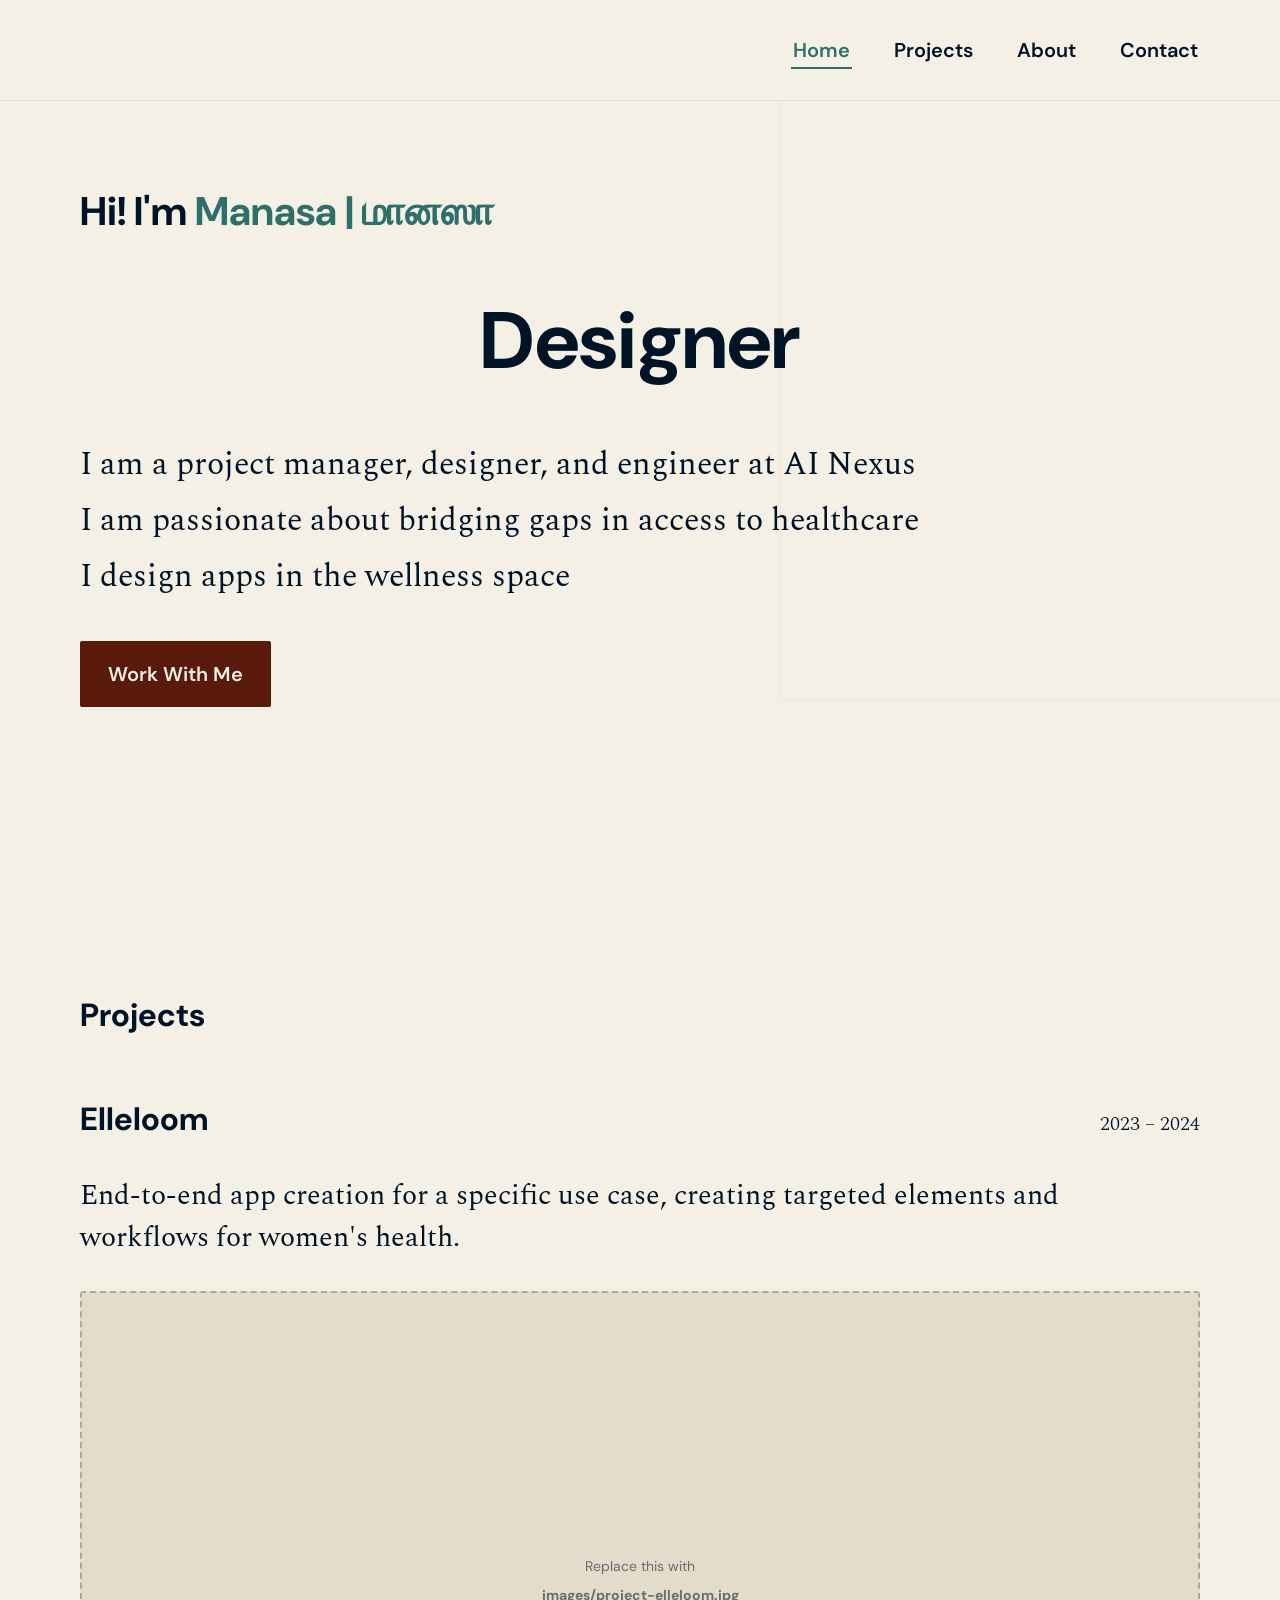
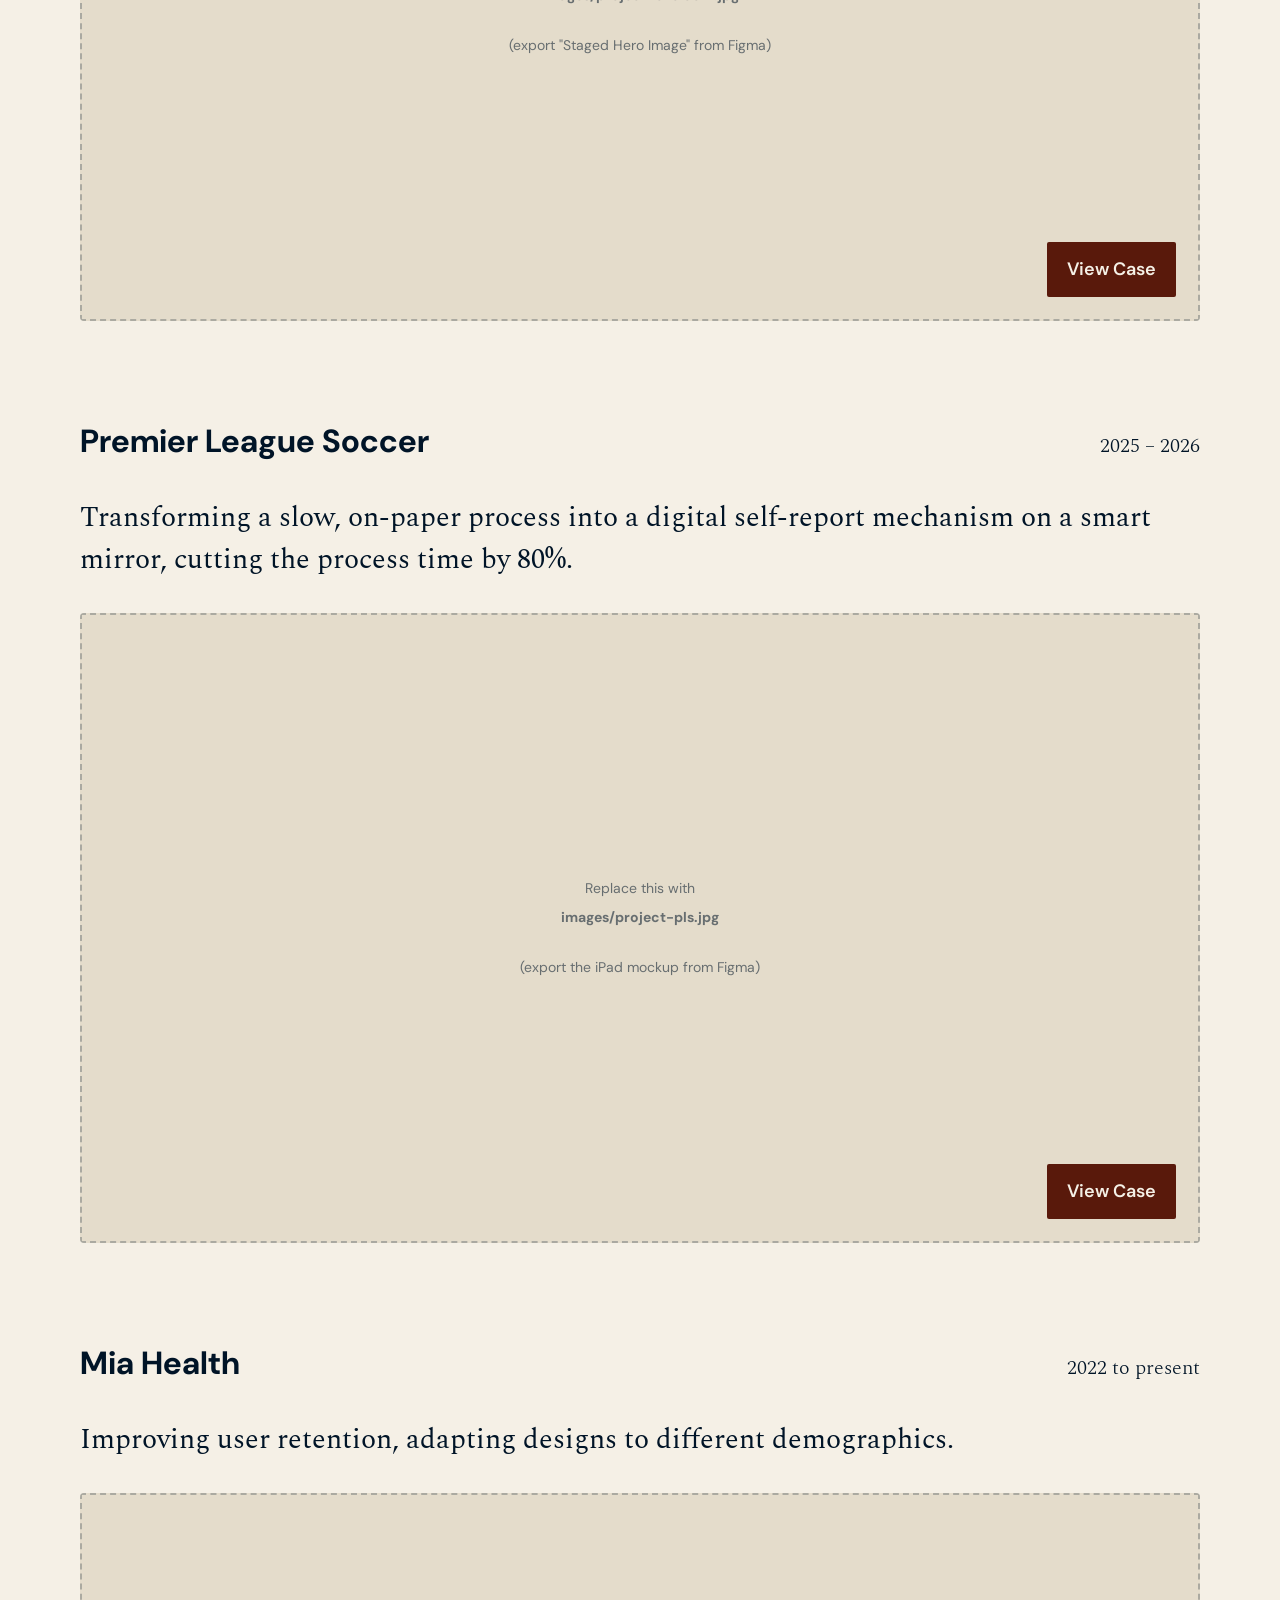
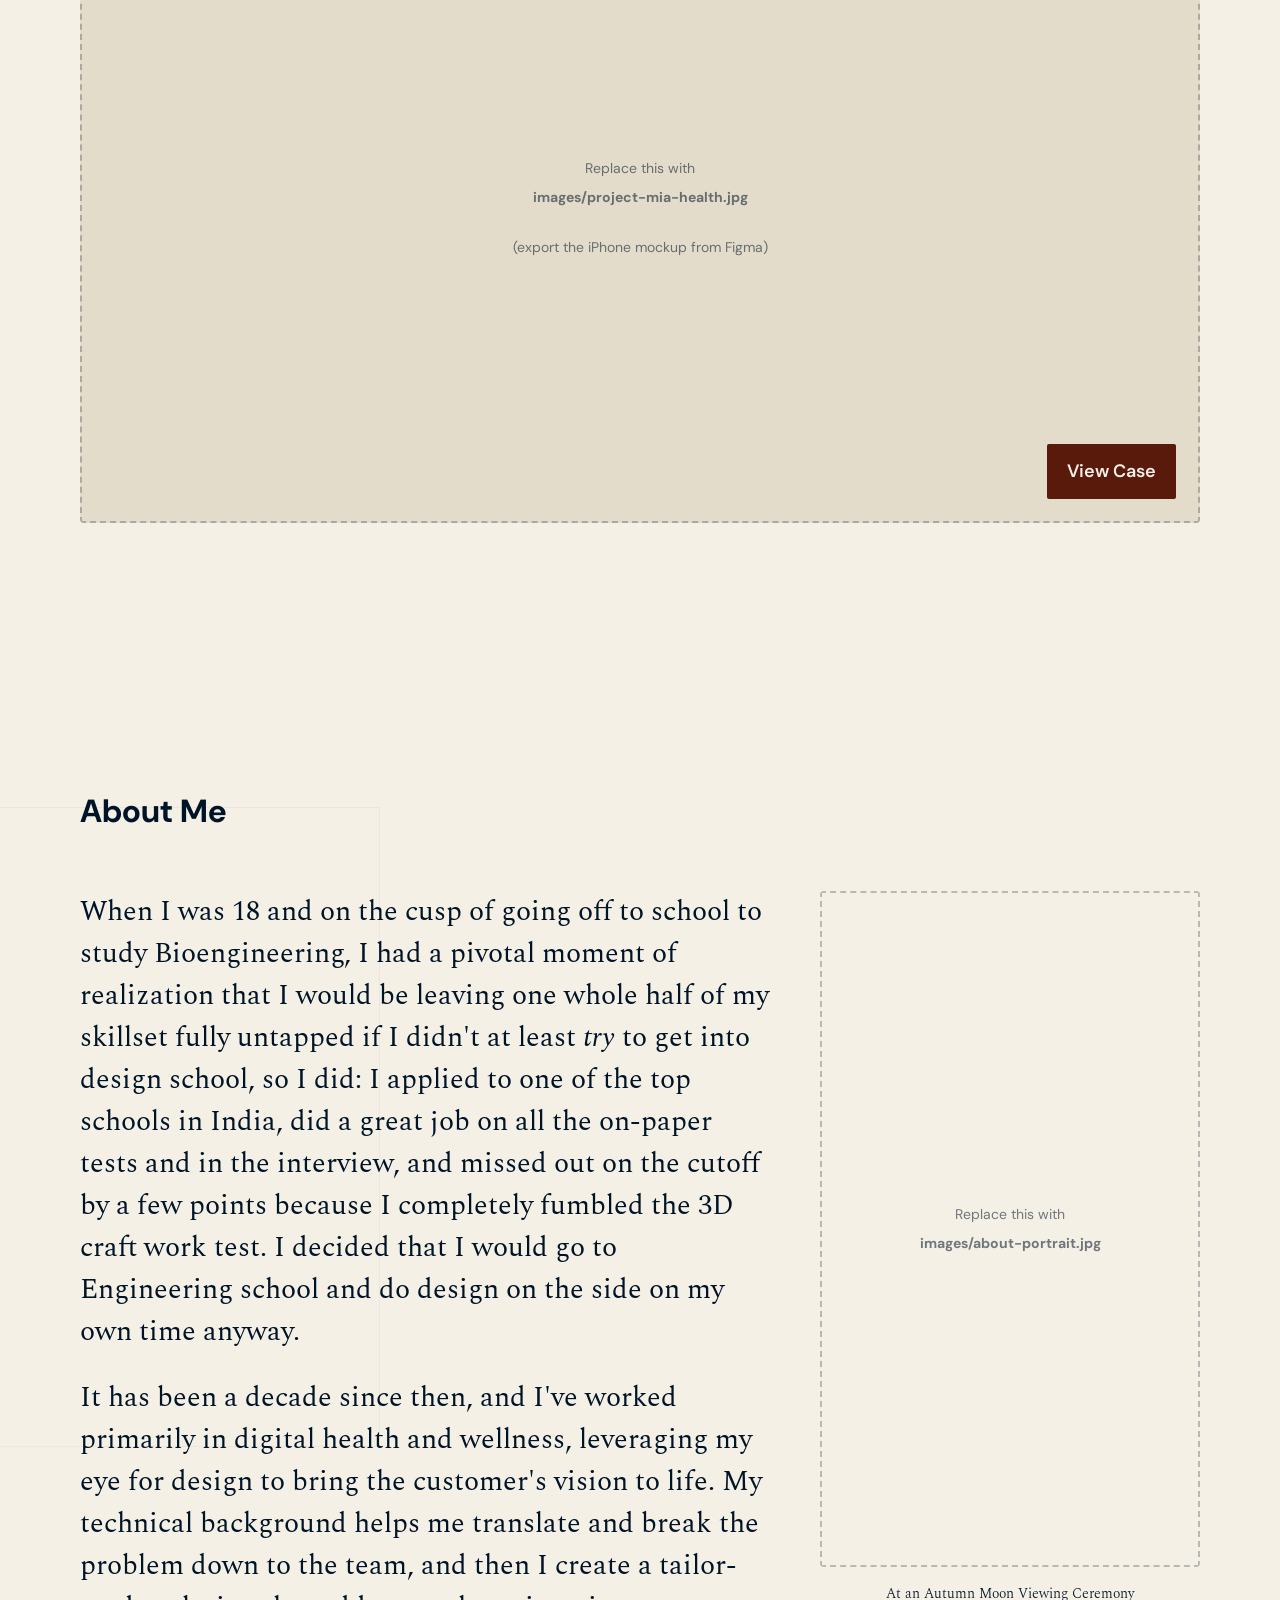
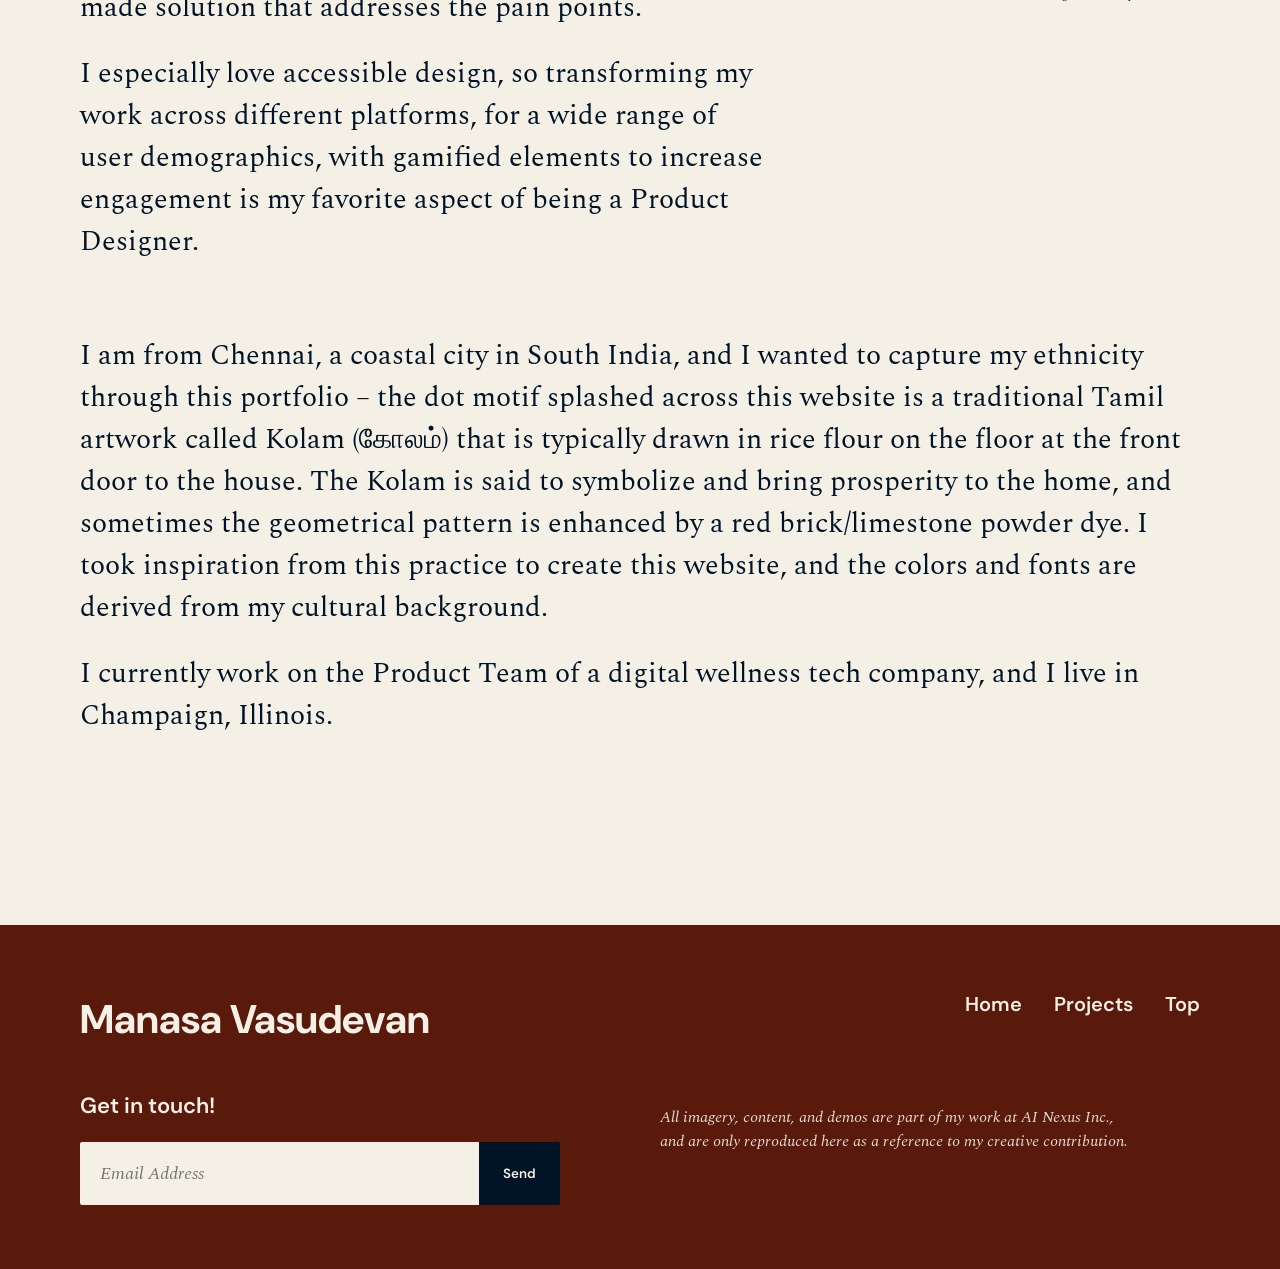
==== index.html @ 03ace420 "Initial portfolio site Static HTML/CSS/JS site built from Figma design. Home page + 3 case studies (" ====
<!DOCTYPE html>
<html lang="en">
<head>
<meta charset="UTF-8">
<meta name="viewport" content="width=device-width, initial-scale=1.0">
<title>Manasa Vasudevan — Product Designer</title>
<meta name="description" content="Manasa Vasudevan — Product Designer &amp; Engineer, digital health and wellness.">
<link rel="stylesheet" href="css/style.css">
</head>
<body>

<a class="visually-hidden" href="#main">Skip to main content</a>

<header class="site-header">
  <div class="wrap">
    <button class="nav-toggle" aria-expanded="false" aria-controls="site-nav" aria-label="Toggle menu">
      <span></span>
    </button>
    <nav class="site-nav" id="site-nav">
      <ul>
        <li><a href="#top" class="is-active">Home</a></li>
        <li><a href="#projects">Projects</a></li>
        <li><a href="#about">About</a></li>
        <li><a href="#contact">Contact</a></li>
      </ul>
    </nav>
  </div>
</header>

<main id="main">

  <!-- ============ HERO ============ -->
  <section class="hero" id="top">
    <img class="hero-bg-motif" src="images/kolam-motif.png" alt="" aria-hidden="true">
    <div class="wrap">
      <p class="hero-greeting">Hi! I'm <span class="highlight">Manasa | மானஸா</span></p>
      <h1 class="hero-role"><span class="hero-role-word" id="hero-role-word">Designer</span></h1>
      <div class="hero-description">
        <p>I am a project manager, designer, and engineer at AI Nexus</p>
        <p>I am passionate about bridging gaps in access to healthcare</p>
        <p>I design apps in the wellness space</p>
      </div>
      <div class="hero-cta">
        <a class="btn" href="#contact">Work With Me</a>
      </div>
    </div>
  </section>

  <div class="kolam-divider" role="presentation"></div>

  <!-- ============ PROJECTS ============ -->
  <section class="page-section" id="projects">
    <div class="wrap">
      <h2 class="section-title">Projects</h2>

      <article class="project">
        <div class="project-head">
          <h3 class="project-title">Elleloom</h3>
          <span class="project-years">2023 – 2024</span>
        </div>
        <p class="project-description">End-to-end app creation for a specific use case, creating targeted elements and workflows for women's health.</p>
        <div class="project-media">
          <!-- Replace with: <img src="images/project-elleloom.jpg" alt="Elleloom app screens"> -->
          <div class="image-placeholder">Replace this with<br><strong>images/project-elleloom.jpg</strong><br>(export "Staged Hero Image" from Figma)</div>
          <a class="btn" href="project-elleloom.html">View Case</a>
        </div>
      </article>

      <article class="project">
        <div class="project-head">
          <h3 class="project-title">Premier League Soccer</h3>
          <span class="project-years">2025 – 2026</span>
        </div>
        <p class="project-description">Transforming a slow, on-paper process into a digital self-report mechanism on a smart mirror, cutting the process time by 80%.</p>
        <div class="project-media">
          <!-- Replace with: <img src="images/project-pls.jpg" alt="Premier League Soccer smart mirror app on iPad mockup"> -->
          <div class="image-placeholder">Replace this with<br><strong>images/project-pls.jpg</strong><br>(export the iPad mockup from Figma)</div>
          <a class="btn" href="project-pls.html">View Case</a>
        </div>
      </article>

      <article class="project">
        <div class="project-head">
          <h3 class="project-title">Mia Health</h3>
          <span class="project-years">2022 to present</span>
        </div>
        <p class="project-description">Improving user retention, adapting designs to different demographics.</p>
        <div class="project-media">
          <!-- Replace with: <img src="images/project-mia-health.jpg" alt="Mia Health app on iPhone mockup"> -->
          <div class="image-placeholder">Replace this with<br><strong>images/project-mia-health.jpg</strong><br>(export the iPhone mockup from Figma)</div>
          <a class="btn" href="project-mia-health.html">View Case</a>
        </div>
      </article>

    </div>
  </section>

  <div class="kolam-divider" role="presentation"></div>

  <!-- ============ ABOUT ============ -->
  <section class="page-section about" id="about">
    <img class="about-bg-motif" src="images/kolam-motif.png" alt="" aria-hidden="true">
    <div class="wrap">
      <h2 class="section-title">About Me</h2>

      <div class="about-grid">
        <div class="about-text">
          <p>When I was 18 and on the cusp of going off to school to study Bioengineering, I had a pivotal moment of realization that I would be leaving one whole half of my skillset fully untapped if I didn't at least <em>try</em> to get into design school, so I did: I applied to one of the top schools in India, did a great job on all the on-paper tests and in the interview, and missed out on the cutoff by a few points because I completely fumbled the 3D craft work test. I decided that I would go to Engineering school and do design on the side on my own time anyway.</p>
          <p>It has been a decade since then, and I've worked primarily in digital health and wellness, leveraging my eye for design to bring the customer's vision to life. My technical background helps me translate and break the problem down to the team, and then I create a tailor-made solution that addresses the pain points.</p>
          <p>I especially love accessible design, so transforming my work across different platforms, for a wide range of user demographics, with gamified elements to increase engagement is my favorite aspect of being a Product Designer.</p>
        </div>

        <div class="about-photo-wrap">
          <div class="about-photo">
            <!-- Replace with: <img src="images/about-portrait.jpg" alt="Manasa at an Autumn Moon Viewing Ceremony"> -->
            <div class="image-placeholder">Replace this with<br><strong>images/about-portrait.jpg</strong></div>
          </div>
          <p class="about-caption">At an Autumn Moon Viewing Ceremony</p>
        </div>
      </div>

      <div class="about-fulltext">
        <p>I am from Chennai, a coastal city in South India, and I wanted to capture my ethnicity through this portfolio – the dot motif splashed across this website is a traditional Tamil artwork called Kolam (கோலம்) that is typically drawn in rice flour on the floor at the front door to the house. The Kolam is said to symbolize and bring prosperity to the home, and sometimes the geometrical pattern is enhanced by a red brick/limestone powder dye. I took inspiration from this practice to create this website, and the colors and fonts are derived from my cultural background.</p>
        <p>I currently work on the Product Team of a digital wellness tech company, and I live in Champaign, Illinois.</p>
      </div>
    </div>
  </section>

  <div class="kolam-divider" role="presentation"></div>

</main>

<!-- ============ FOOTER ============ -->
<footer class="site-footer" id="contact">
  <div class="wrap">
    <div class="footer-top">
      <p class="footer-name">Manasa Vasudevan</p>
      <nav class="footer-nav" aria-label="Footer">
        <ul>
          <li><a href="#top">Home</a></li>
          <li><a href="#projects">Projects</a></li>
          <li><a href="#top">Top</a></li>
        </ul>
      </nav>
    </div>

    <div class="footer-columns">
      <div>
        <h3 class="footer-contact-title">Get in touch!</h3>
        <form class="footer-form" id="contact-form">
          <label class="visually-hidden" for="email">Email address</label>
          <input type="email" id="email" name="email" placeholder="Email Address" required>
          <button type="submit">Send</button>
        </form>
      </div>
      <div>
        <p class="footer-note">All imagery, content, and demos are part of my work at AI Nexus Inc., and are only reproduced here as a reference to my creative contribution.</p>
      </div>
    </div>
  </div>
</footer>

<script src="js/script.js"></script>
</body>
</html>
---- css/style.css ----
/* =========================================================
   Manasa Vasudevan — Portfolio
   Design tokens pulled directly from Figma (Dev Mode)
   ========================================================= */

@import url('https://fonts.googleapis.com/css2?family=DM+Sans:wght@400;600;700&family=Spectral:ital,wght@0,300;0,400;1,300;1,400&display=swap');

:root {
  /* Colors */
  --color-bg: #F5F0E6;         /* warm cream page background */
  --color-text: #001427;       /* near-black navy body/heading text */
  --color-accent-teal: #2F6F6A;/* teal accent (name highlight, nav) */
  --color-accent-brick: #59190B;/* brick/maroon (buttons, footer) */
  --color-cream: #F5F0E6;      /* cream text on dark surfaces */
  --color-white: #FFFFFF;

  /* Type */
  --font-display: 'DM Sans', sans-serif;   /* headings, buttons, nav */
  --font-body: 'Spectral', serif;          /* paragraphs, captions */

  /* Layout */
  --max-width: 1280px;
  --gutter: 80px;
  --gutter-mobile: 24px;
  --section-gap: 160px;
}

* { box-sizing: border-box; }

html {
  scroll-behavior: smooth;
}

body {
  margin: 0;
  background: var(--color-bg);
  color: var(--color-text);
  font-family: var(--font-body);
  line-height: 1.5;
  -webkit-font-smoothing: antialiased;
}

img { max-width: 100%; display: block; }

a { color: inherit; text-decoration: none; }

.wrap {
  max-width: var(--max-width);
  margin: 0 auto;
  padding: 0 var(--gutter);
}

@media (max-width: 900px) {
  .wrap { padding: 0 var(--gutter-mobile); }
}

/* Focus visibility (accessibility) */
a:focus-visible,
button:focus-visible,
input:focus-visible {
  outline: 3px solid var(--color-accent-teal);
  outline-offset: 3px;
}

@media (prefers-reduced-motion: reduce) {
  html { scroll-behavior: auto; }
  * { animation: none !important; transition: none !important; }
}

/* =========================
   Header / Nav
   ========================= */
.site-header {
  position: sticky;
  top: 0;
  z-index: 100;
  background: var(--color-bg);
  border-bottom: 1px solid rgba(0, 20, 39, 0.08);
}

.site-header .wrap {
  display: flex;
  align-items: center;
  justify-content: flex-end;
  height: 100px;
}

.nav-toggle {
  display: none;
}

.site-nav ul {
  list-style: none;
  display: flex;
  gap: 40px;
  margin: 0;
  padding: 0;
  font-family: var(--font-display);
  font-weight: 600;
  font-size: 20px;
}

.site-nav a {
  padding: 4px 2px;
  border-bottom: 2px solid transparent;
}

.site-nav a:hover,
.site-nav a.is-active {
  color: var(--color-accent-teal);
  border-bottom-color: var(--color-accent-teal);
}

@media (max-width: 700px) {
  .nav-toggle {
    display: inline-flex;
    margin-left: auto;
    background: none;
    border: none;
    cursor: pointer;
    padding: 8px;
  }
  .nav-toggle span,
  .nav-toggle span::before,
  .nav-toggle span::after {
    display: block;
    width: 26px;
    height: 2px;
    background: var(--color-text);
    position: relative;
    transition: transform .2s ease;
  }
  .nav-toggle span::before,
  .nav-toggle span::after {
    content: "";
    position: absolute;
  }
  .nav-toggle span::before { top: -8px; }
  .nav-toggle span::after { top: 8px; }

  .site-nav {
    position: absolute;
    top: 100px;
    left: 0;
    right: 0;
    background: var(--color-bg);
    border-bottom: 1px solid rgba(0,20,39,0.08);
    max-height: 0;
    overflow: hidden;
    transition: max-height .25s ease;
  }
  .site-nav.is-open { max-height: 300px; }
  .site-nav ul {
    flex-direction: column;
    gap: 0;
    padding: 8px var(--gutter-mobile) 24px;
  }
  .site-nav li { padding: 12px 0; border-bottom: 1px solid rgba(0,20,39,0.06); }
}

/* =========================
   Hero
   ========================= */
.hero {
  position: relative;
  padding: 80px 0 120px;
  overflow: hidden;
}

.hero-bg-motif {
  position: absolute;
  top: -120px;
  right: -220px;
  width: 720px;
  height: 720px;
  opacity: 0.18;
  z-index: 0;
  pointer-events: none;
}

.hero .wrap { position: relative; z-index: 1; }

.hero-greeting {
  font-family: var(--font-display);
  font-weight: 700;
  font-size: clamp(28px, 4vw, 40px);
  margin: 0 0 40px;
}

.hero-greeting .highlight {
  color: var(--color-accent-teal);
}

.hero-role {
  font-family: var(--font-display);
  font-weight: 700;
  font-size: clamp(48px, 9vw, 80px);
  text-align: center;
  margin: 40px 0;
  min-height: 1.2em;
}

.hero-role-word {
  display: inline-block;
  opacity: 1;
  transition: opacity 0.5s ease, transform 0.5s ease;
}

.hero-role-word.is-swapping {
  opacity: 0;
  transform: translateY(8px);
}

.hero-description {
  font-family: var(--font-body);
  font-size: clamp(20px, 3vw, 32px);
  max-width: 900px;
  margin: 40px 0;
}

.hero-description p { margin: 0 0 8px; }

.btn {
  display: inline-flex;
  align-items: center;
  justify-content: center;
  background: var(--color-accent-brick);
  color: var(--color-cream);
  font-family: var(--font-display);
  font-weight: 600;
  font-size: 20px;
  padding: 18px 28px;
  border: none;
  border-radius: 2px;
  cursor: pointer;
  transition: background .15s ease, transform .15s ease;
}

.btn:hover { background: #431307; transform: translateY(-1px); }

.hero-cta { margin-top: 24px; }

/* =========================
   Kolam divider (decorative)
   ========================= */
.kolam-divider {
  height: 64px;
  margin: 0 0;
  /* Drop your exported Kolam border tile in as images/kolam-border-tile.png.
     (CSS can't fall back automatically — if you don't have the real export yet,
     temporarily point this at images/kolam-border-tile-fallback.svg instead.) */
  background-image: url('../images/kolam-border-tile.png');
  background-repeat: repeat-x;
  background-size: 160px 64px;
  opacity: 0.85;
}

/* =========================
   Section shared
   ========================= */
section.page-section {
  padding: 100px 0;
  position: relative;
}

.section-title {
  font-family: var(--font-display);
  font-weight: 700;
  font-size: clamp(26px, 3vw, 32px);
  margin: 0 0 56px;
}

/* =========================
   Projects
   ========================= */
.project {
  display: flex;
  flex-direction: column;
  gap: 32px;
  margin-bottom: 96px;
}
.project:last-child { margin-bottom: 0; }

.project-head {
  display: flex;
  justify-content: space-between;
  align-items: baseline;
  gap: 24px;
  flex-wrap: wrap;
}

.project-title {
  font-family: var(--font-display);
  font-weight: 700;
  font-size: clamp(22px, 3vw, 32px);
  margin: 0;
}

.project-years {
  font-family: var(--font-body);
  font-weight: 300;
  font-size: 20px;
  white-space: nowrap;
}

.project-description {
  font-family: var(--font-body);
  font-size: clamp(18px, 2.4vw, 28px);
  max-width: 1100px;
  margin: 0;
}

.project-media {
  position: relative;
  border-radius: 4px;
  overflow: hidden;
  aspect-ratio: 16 / 9;
  background: #E4DCCB;
  display: flex;
  align-items: center;
  justify-content: center;
}

.project-media img {
  width: 100%;
  height: 100%;
  object-fit: cover;
}

.image-placeholder {
  display: flex;
  flex-direction: column;
  align-items: center;
  justify-content: center;
  gap: 8px;
  width: 100%;
  height: 100%;
  border: 2px dashed rgba(0,20,39,0.25);
  color: rgba(0,20,39,0.55);
  font-family: var(--font-display);
  font-size: 14px;
  text-align: center;
  padding: 16px;
}

.project-media .btn {
  position: absolute;
  right: 24px;
  bottom: 24px;
  font-size: 18px;
  padding: 14px 20px;
}

/* =========================
   About
   ========================= */
.about {
  overflow: hidden;
}

.about-bg-motif {
  position: absolute;
  left: -260px;
  top: 120px;
  width: 640px;
  height: 640px;
  opacity: 0.18;
  z-index: 0;
  pointer-events: none;
}

.about .wrap { position: relative; z-index: 1; }

.about-grid {
  display: grid;
  grid-template-columns: 1fr 380px;
  gap: 48px;
  align-items: start;
}

.about-text p {
  font-size: clamp(18px, 2.2vw, 28px);
  margin: 0 0 24px;
}

.about-text em { font-style: italic; }

.about-photo-wrap { text-align: center; }

.about-photo {
  aspect-ratio: 432 / 768;
  border-radius: 4px;
  overflow: hidden;
  margin-bottom: 16px;
}

.about-photo img { width: 100%; height: 100%; object-fit: cover; }

.about-caption {
  font-family: var(--font-body);
  font-weight: 300;
  font-size: 14px;
}

.about-fulltext {
  margin-top: 48px;
  font-size: clamp(18px, 2.2vw, 28px);
}

.about-fulltext p { margin: 0 0 24px; }

@media (max-width: 900px) {
  .about-grid { grid-template-columns: 1fr; }
  .about-photo-wrap { max-width: 320px; margin: 0 auto; }
}

/* =========================
   Footer
   ========================= */
.site-footer {
  background: var(--color-accent-brick);
  color: var(--color-cream);
  padding: 64px 0;
}

.footer-top {
  display: flex;
  justify-content: space-between;
  align-items: flex-start;
  flex-wrap: wrap;
  gap: 24px;
  margin-bottom: 40px;
}

.footer-name {
  font-family: var(--font-display);
  font-weight: 700;
  font-size: clamp(28px, 4vw, 40px);
  margin: 0;
}

.footer-nav ul {
  list-style: none;
  display: flex;
  gap: 32px;
  padding: 0;
  margin: 0;
  font-family: var(--font-display);
  font-weight: 600;
  font-size: 20px;
}

.footer-nav a:hover { text-decoration: underline; }

.footer-columns {
  display: grid;
  grid-template-columns: 1fr 1fr;
  gap: 40px;
}

.footer-contact-title {
  font-family: var(--font-display);
  font-weight: 600;
  font-size: 22px;
  margin: 0 0 20px;
}

.footer-form {
  display: flex;
  gap: 0;
  max-width: 480px;
}

.footer-form input {
  flex: 1;
  border: none;
  padding: 18px 20px;
  font-family: var(--font-body);
  font-style: italic;
  font-size: 18px;
  background: var(--color-cream);
  color: var(--color-text);
  border-radius: 2px 0 0 2px;
}

.footer-form button {
  border: none;
  background: var(--color-text);
  color: var(--color-cream);
  font-family: var(--font-display);
  font-weight: 600;
  padding: 0 24px;
  cursor: pointer;
  border-radius: 0 2px 2px 0;
}

.footer-note {
  font-family: var(--font-body);
  font-style: italic;
  font-size: 16px;
  opacity: 0.9;
  max-width: 480px;
}

@media (max-width: 700px) {
  .footer-columns { grid-template-columns: 1fr; }
}

/* =========================
   Case study pages
   ========================= */
.case-hero {
  padding: 64px 0 40px;
}

.case-back {
  display: inline-flex;
  align-items: center;
  gap: 8px;
  font-family: var(--font-display);
  font-weight: 600;
  font-size: 16px;
  color: var(--color-accent-teal);
  margin-bottom: 32px;
}

.case-title {
  font-family: var(--font-display);
  font-weight: 700;
  font-size: clamp(32px, 6vw, 56px);
  margin: 0 0 16px;
}

.case-tagline {
  font-family: var(--font-body);
  font-size: clamp(18px, 2.4vw, 28px);
  max-width: 900px;
  margin: 0;
}

.case-meta {
  display: grid;
  grid-template-columns: repeat(3, 1fr);
  gap: 24px;
  margin-top: 48px;
  padding-top: 32px;
  border-top: 1px solid rgba(0,20,39,0.12);
}

.case-meta-item h3 {
  font-family: var(--font-display);
  font-weight: 700;
  font-size: 16px;
  text-transform: uppercase;
  letter-spacing: 0.04em;
  margin: 0 0 8px;
  color: var(--color-accent-teal);
}

.case-meta-item p {
  font-family: var(--font-body);
  font-size: 18px;
  margin: 0;
}

@media (max-width: 700px) {
  .case-meta { grid-template-columns: 1fr; }
}

.case-section {
  padding: 72px 0;
  border-top: 1px solid rgba(0,20,39,0.08);
}

.case-section-label {
  font-family: var(--font-display);
  font-weight: 700;
  font-size: 14px;
  text-transform: uppercase;
  letter-spacing: 0.08em;
  color: var(--color-accent-brick);
  margin: 0 0 16px;
}

.case-section h2 {
  font-family: var(--font-display);
  font-weight: 700;
  font-size: clamp(24px, 3vw, 32px);
  margin: 0 0 24px;
}

.case-section p {
  font-family: var(--font-body);
  font-size: clamp(18px, 2.2vw, 24px);
  max-width: 980px;
  margin: 0 0 20px;
}

.case-image {
  margin-top: 32px;
  border-radius: 4px;
  overflow: hidden;
  aspect-ratio: 16/9;
  background: #E4DCCB;
}

.case-image img { width: 100%; height: 100%; object-fit: cover; }

.case-image-caption {
  font-family: var(--font-body);
  font-style: italic;
  font-weight: 300;
  font-size: 14px;
  margin-top: 12px;
  color: rgba(0,20,39,0.7);
}

.case-image-row {
  display: grid;
  grid-template-columns: 1fr 1fr;
  gap: 24px;
  margin-top: 32px;
}

@media (max-width: 700px) {
  .case-image-row { grid-template-columns: 1fr; }
}

.case-nav {
  display: flex;
  justify-content: space-between;
  padding: 48px 0;
}

.case-nav a {
  font-family: var(--font-display);
  font-weight: 600;
  font-size: 18px;
  color: var(--color-accent-teal);
}

.visually-hidden {
  position: absolute;
  width: 1px; height: 1px;
  overflow: hidden;
  clip: rect(0 0 0 0);
  white-space: nowrap;
}
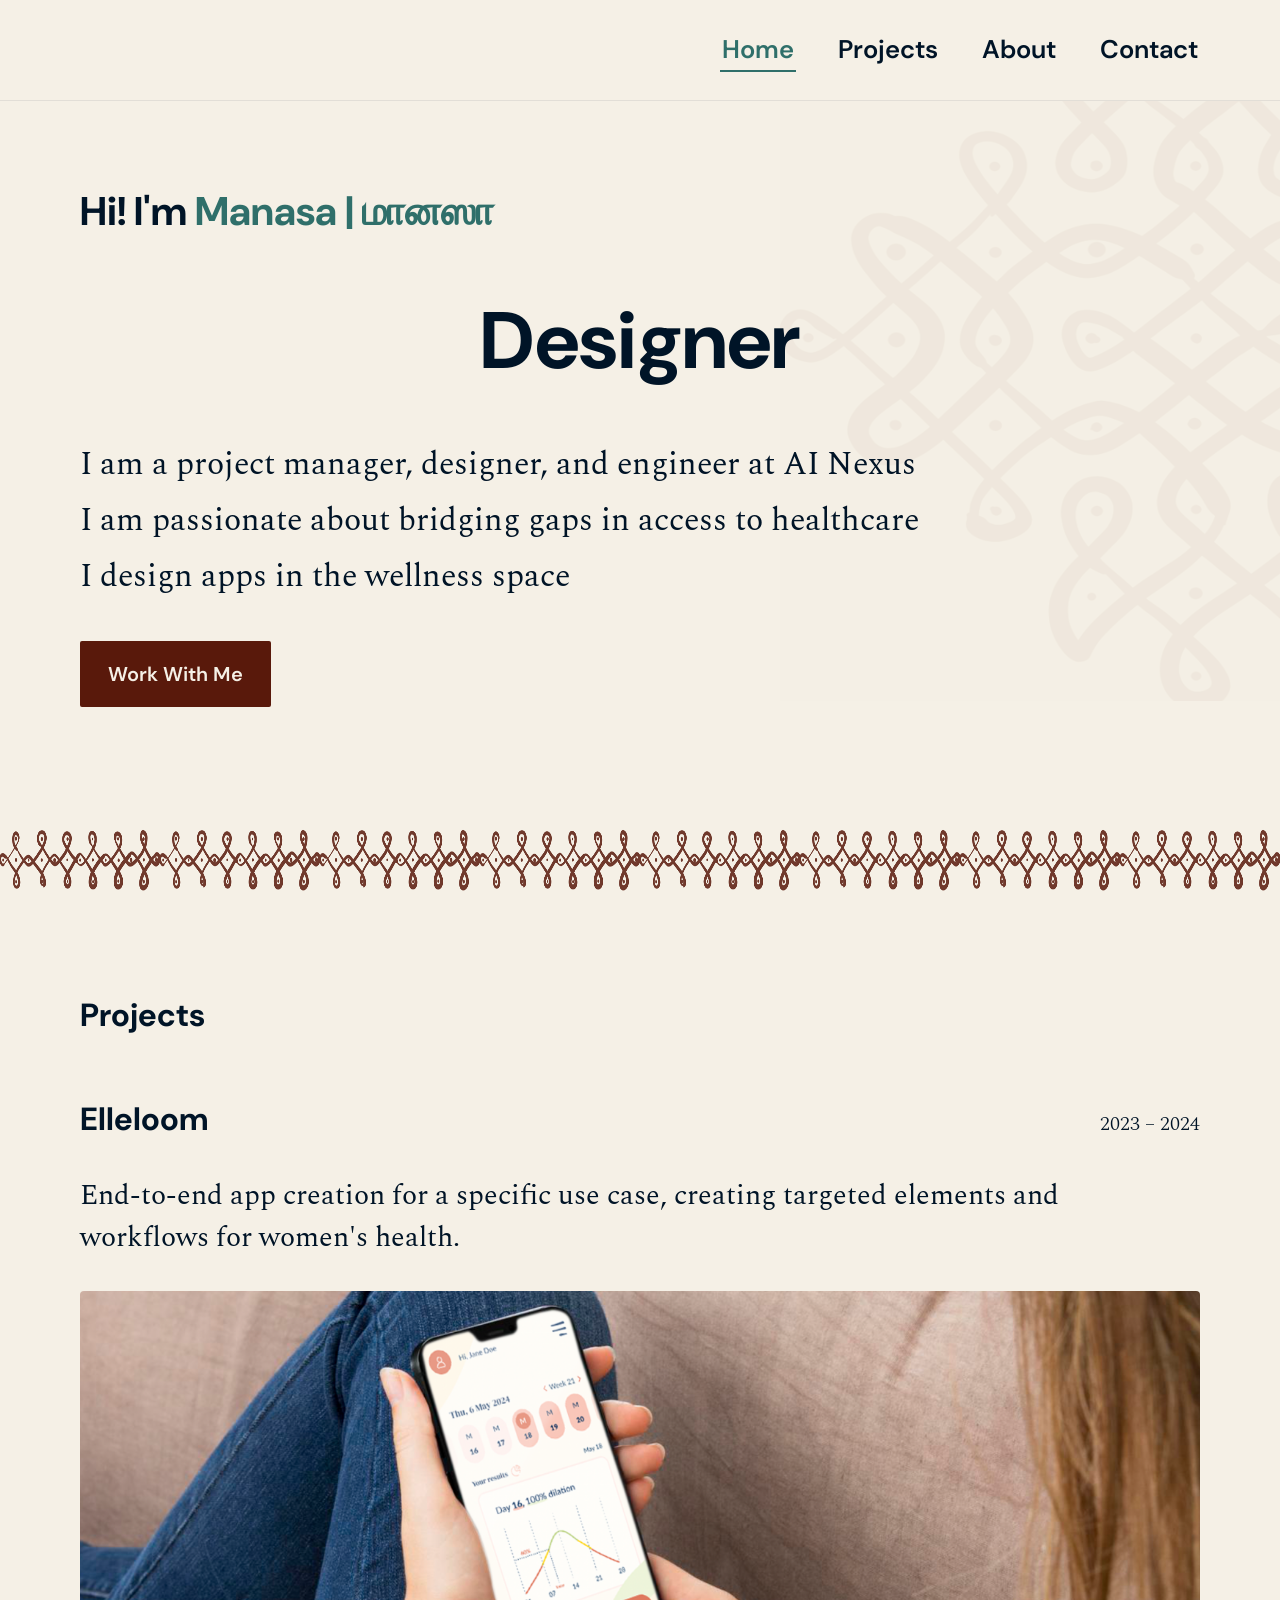
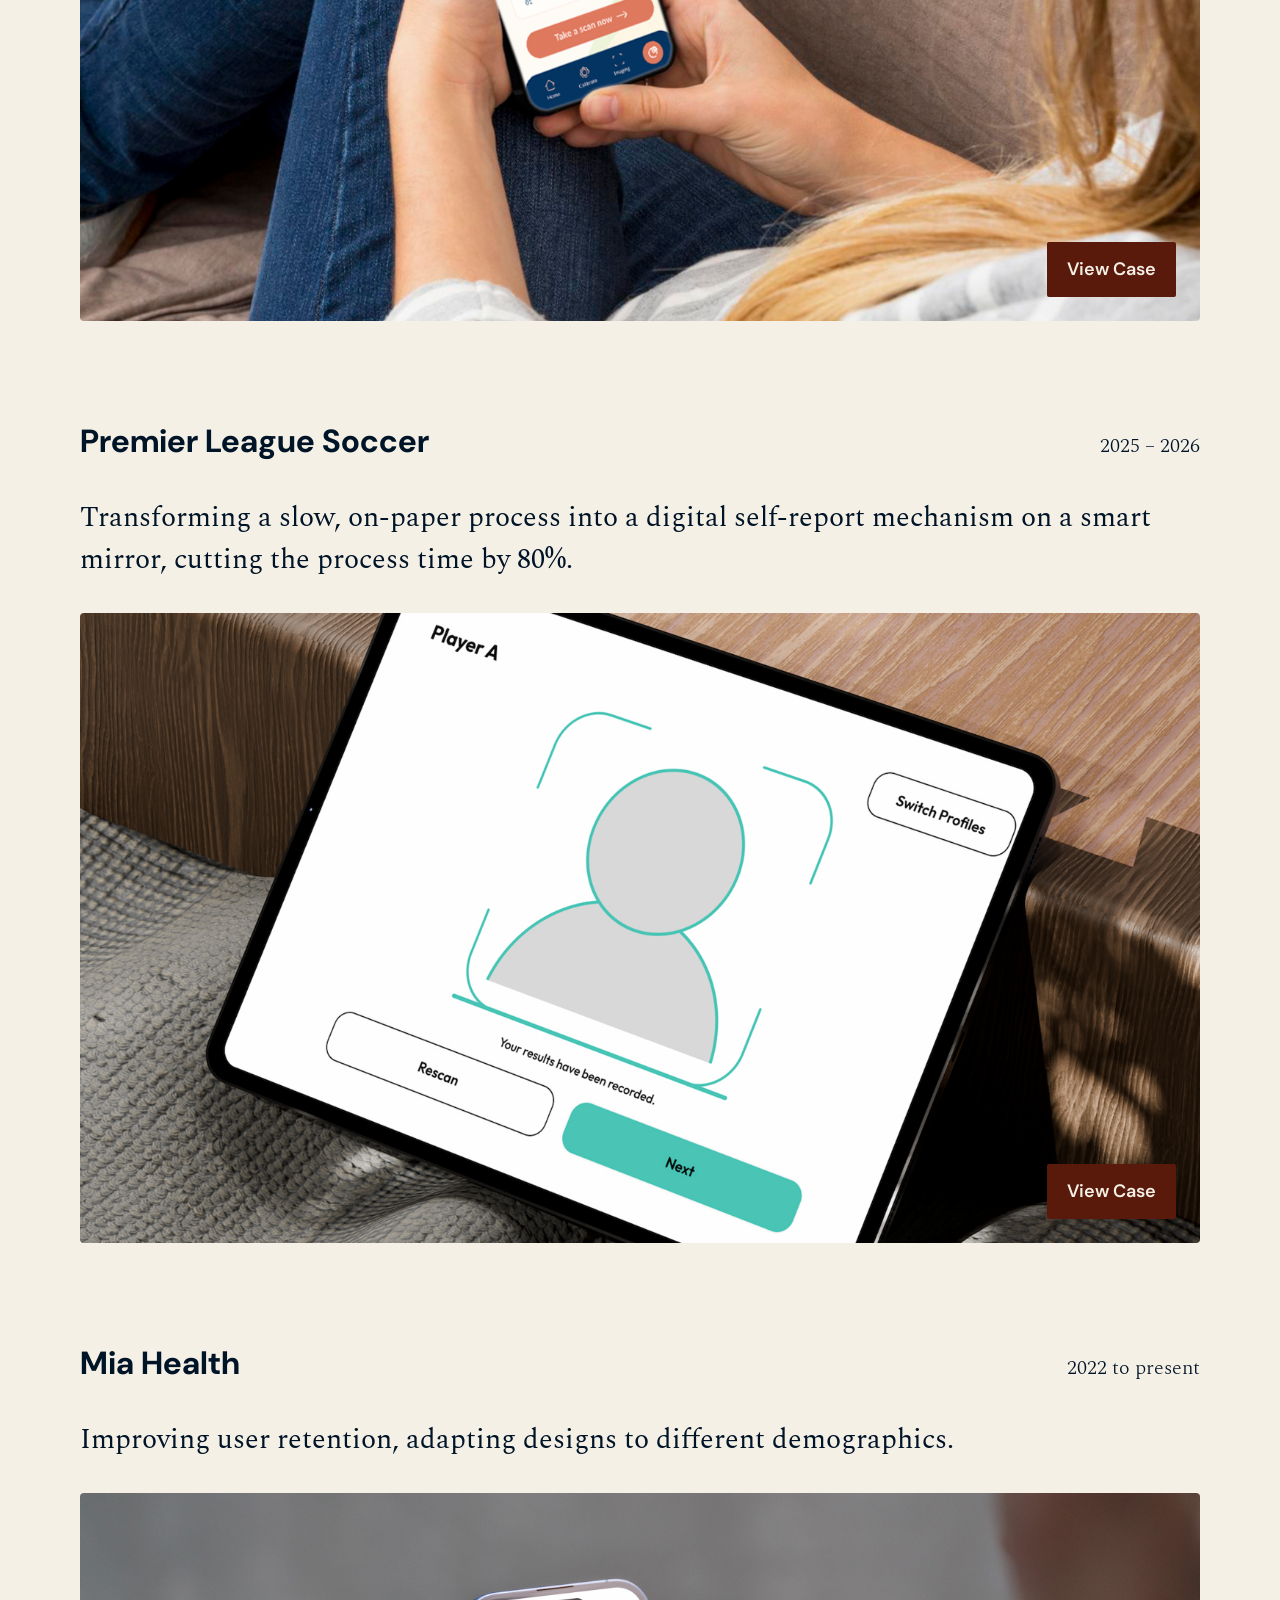
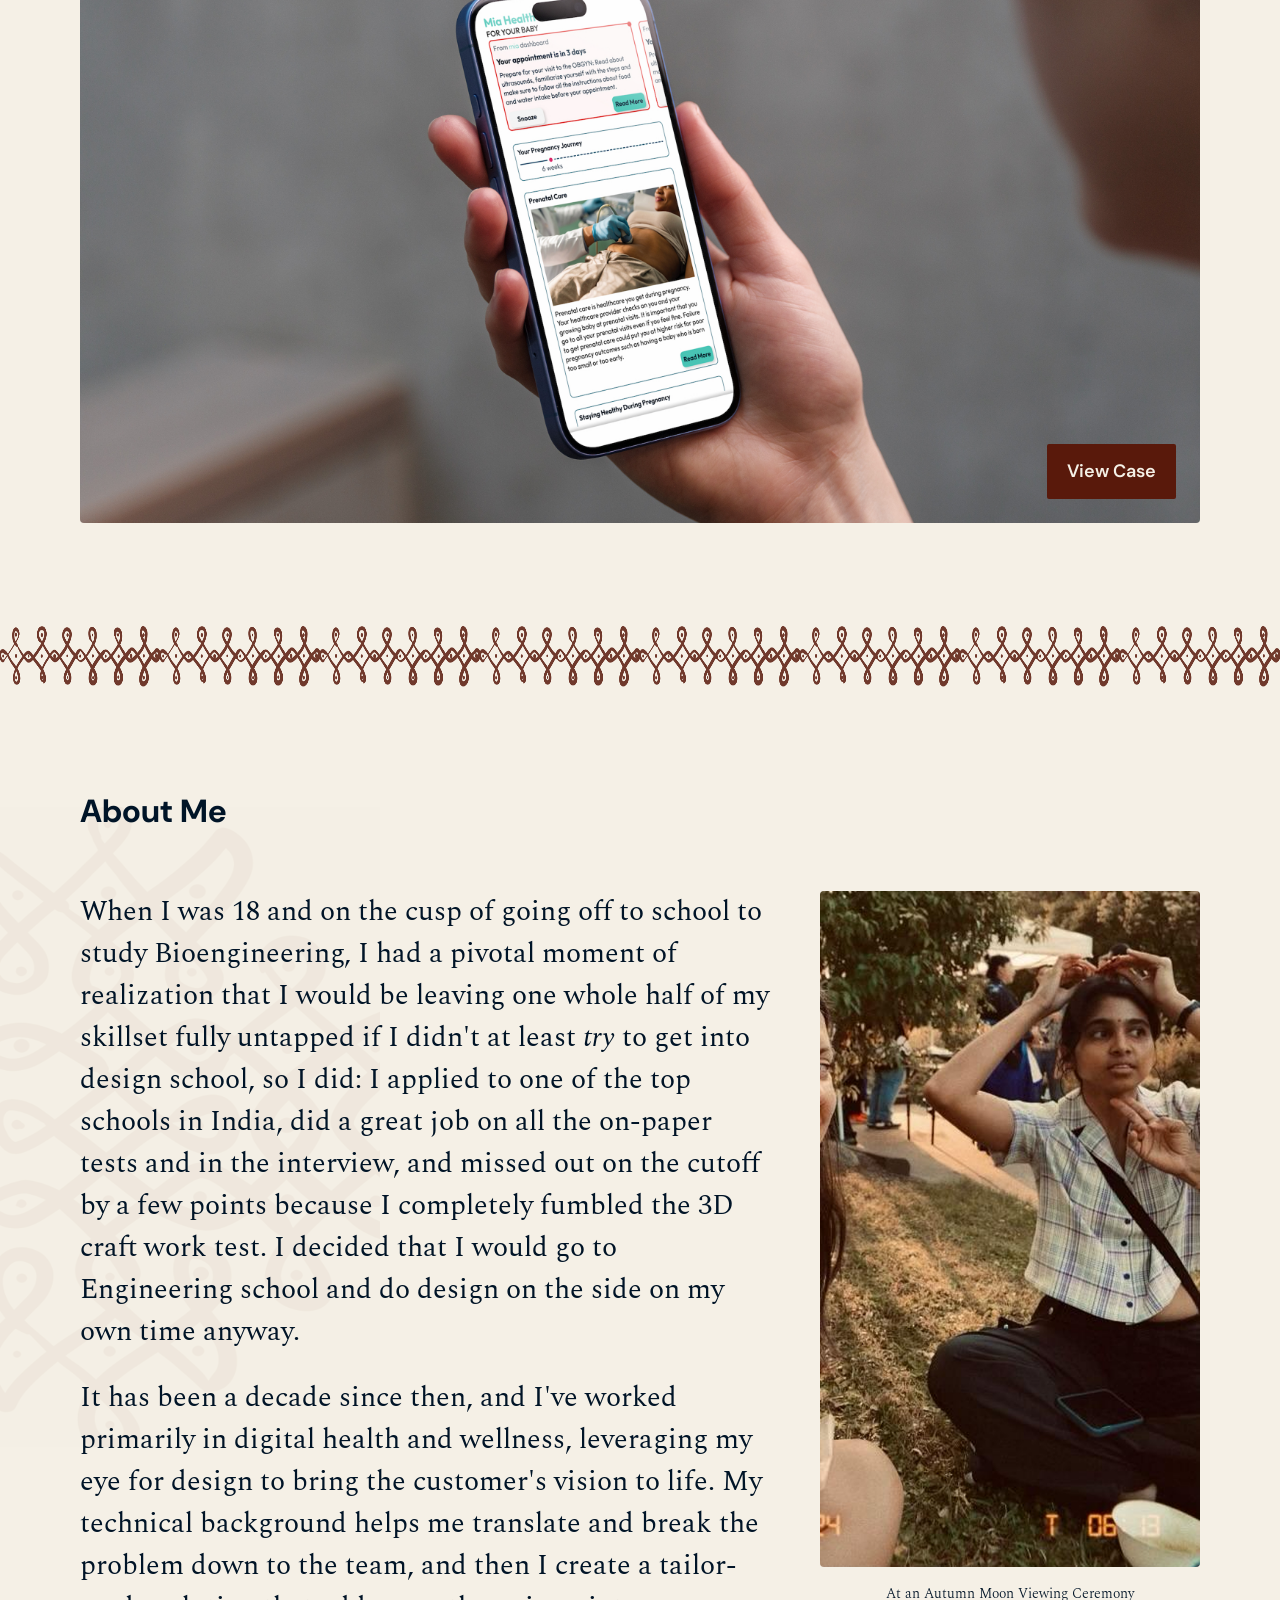
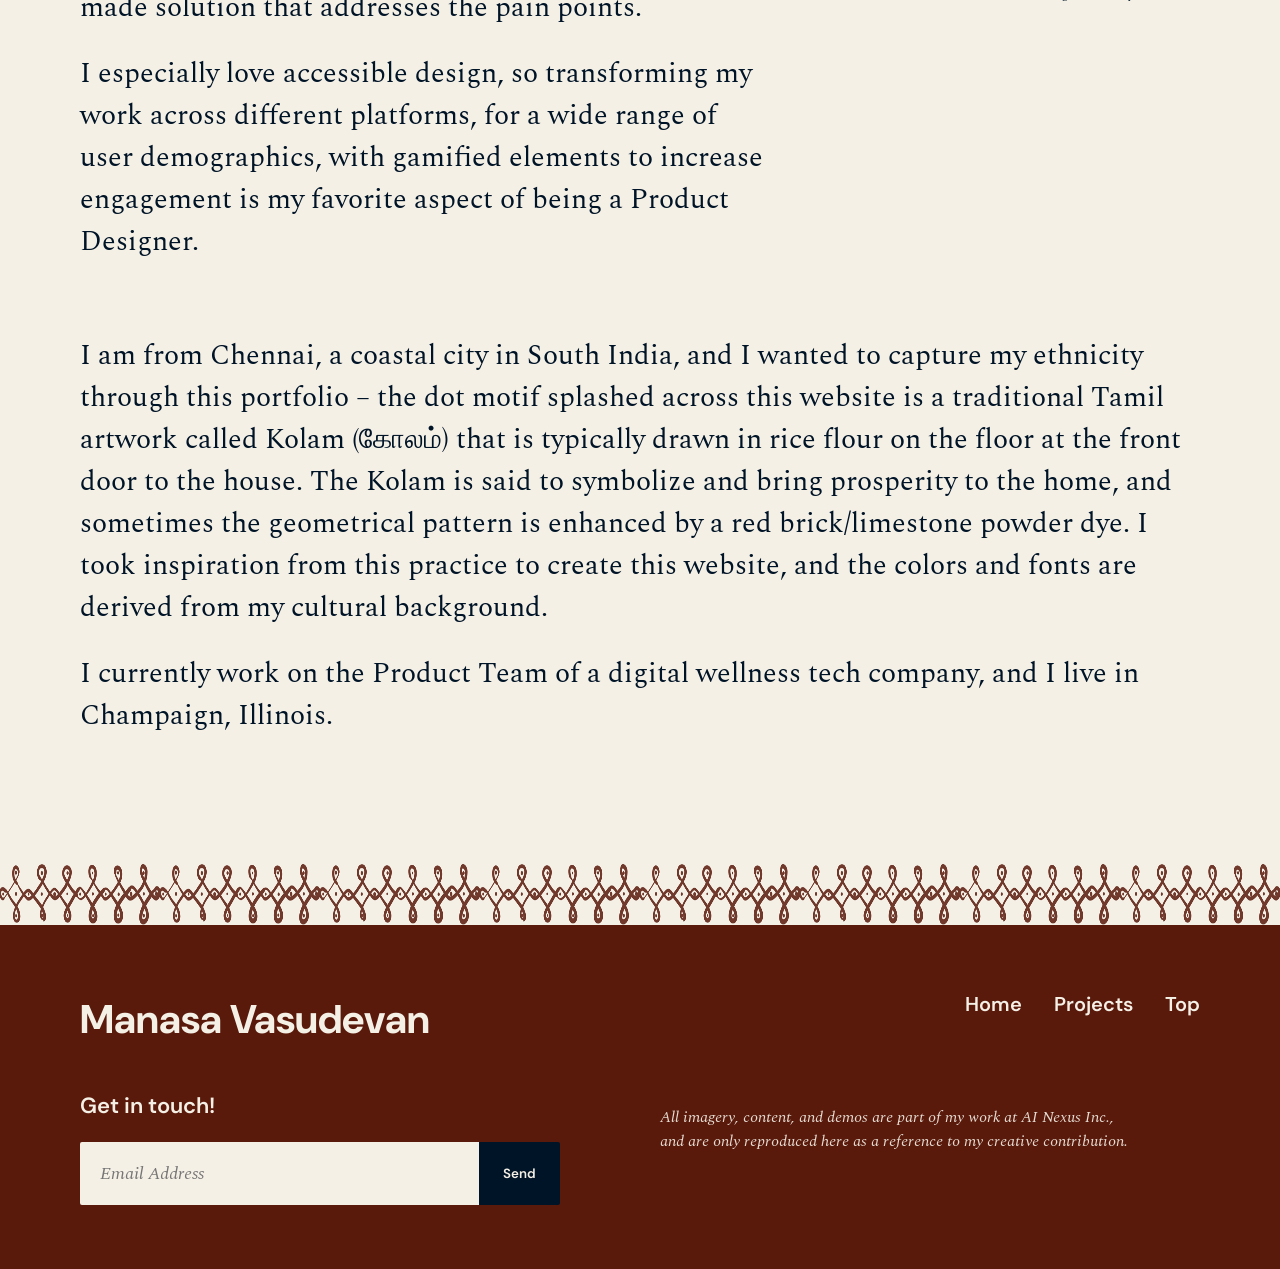
==== commit a7c0dbd1: "Add real images, fix nav/hero styles to match Figma exactly - Drop 20 real image exports into images" ====
--- a/index.html
+++ b/index.html
@@ -60,8 +60,7 @@
         </div>
         <p class="project-description">End-to-end app creation for a specific use case, creating targeted elements and workflows for women's health.</p>
         <div class="project-media">
-          <!-- Replace with: <img src="images/project-elleloom.jpg" alt="Elleloom app screens"> -->
-          <div class="image-placeholder">Replace this with<br><strong>images/project-elleloom.jpg</strong><br>(export "Staged Hero Image" from Figma)</div>
+          <img src="images/project-elleloom.png" alt="Elleloom app screens">
           <a class="btn" href="project-elleloom.html">View Case</a>
         </div>
       </article>
@@ -73,8 +72,7 @@
         </div>
         <p class="project-description">Transforming a slow, on-paper process into a digital self-report mechanism on a smart mirror, cutting the process time by 80%.</p>
         <div class="project-media">
-          <!-- Replace with: <img src="images/project-pls.jpg" alt="Premier League Soccer smart mirror app on iPad mockup"> -->
-          <div class="image-placeholder">Replace this with<br><strong>images/project-pls.jpg</strong><br>(export the iPad mockup from Figma)</div>
+          <img src="images/project-pls.png" alt="Premier League Soccer smart mirror app on iPad mockup">
           <a class="btn" href="project-pls.html">View Case</a>
         </div>
       </article>
@@ -86,8 +84,7 @@
         </div>
         <p class="project-description">Improving user retention, adapting designs to different demographics.</p>
         <div class="project-media">
-          <!-- Replace with: <img src="images/project-mia-health.jpg" alt="Mia Health app on iPhone mockup"> -->
-          <div class="image-placeholder">Replace this with<br><strong>images/project-mia-health.jpg</strong><br>(export the iPhone mockup from Figma)</div>
+          <img src="images/project-mia-health.png" alt="Mia Health app on iPhone mockup">
           <a class="btn" href="project-mia-health.html">View Case</a>
         </div>
       </article>
@@ -112,8 +109,7 @@
 
         <div class="about-photo-wrap">
           <div class="about-photo">
-            <!-- Replace with: <img src="images/about-portrait.jpg" alt="Manasa at an Autumn Moon Viewing Ceremony"> -->
-            <div class="image-placeholder">Replace this with<br><strong>images/about-portrait.jpg</strong></div>
+            <img src="images/about-portrait.png" alt="Manasa at an Autumn Moon Viewing Ceremony">
           </div>
           <p class="about-caption">At an Autumn Moon Viewing Ceremony</p>
         </div>
--- a/css/style.css
+++ b/css/style.css
@@ -97,7 +97,7 @@
   padding: 0;
   font-family: var(--font-display);
   font-weight: 600;
-  font-size: 20px;
+  font-size: clamp(18px, 2vw, 28px); /* Figma nav component: 28px DM Sans SemiBold */
 }
 
 .site-nav a {
@@ -211,6 +211,16 @@
   transform: translateY(8px);
 }
 
+.hero-role-dot {
+  display: inline-block;
+  width: 0.3em;
+  height: 0.3em;
+  margin: 0 0.2em;
+  border-radius: 50%;
+  background: var(--color-accent-teal);
+  vertical-align: middle;
+}
+
 .hero-description {
   font-family: var(--font-body);
   font-size: clamp(20px, 3vw, 32px);
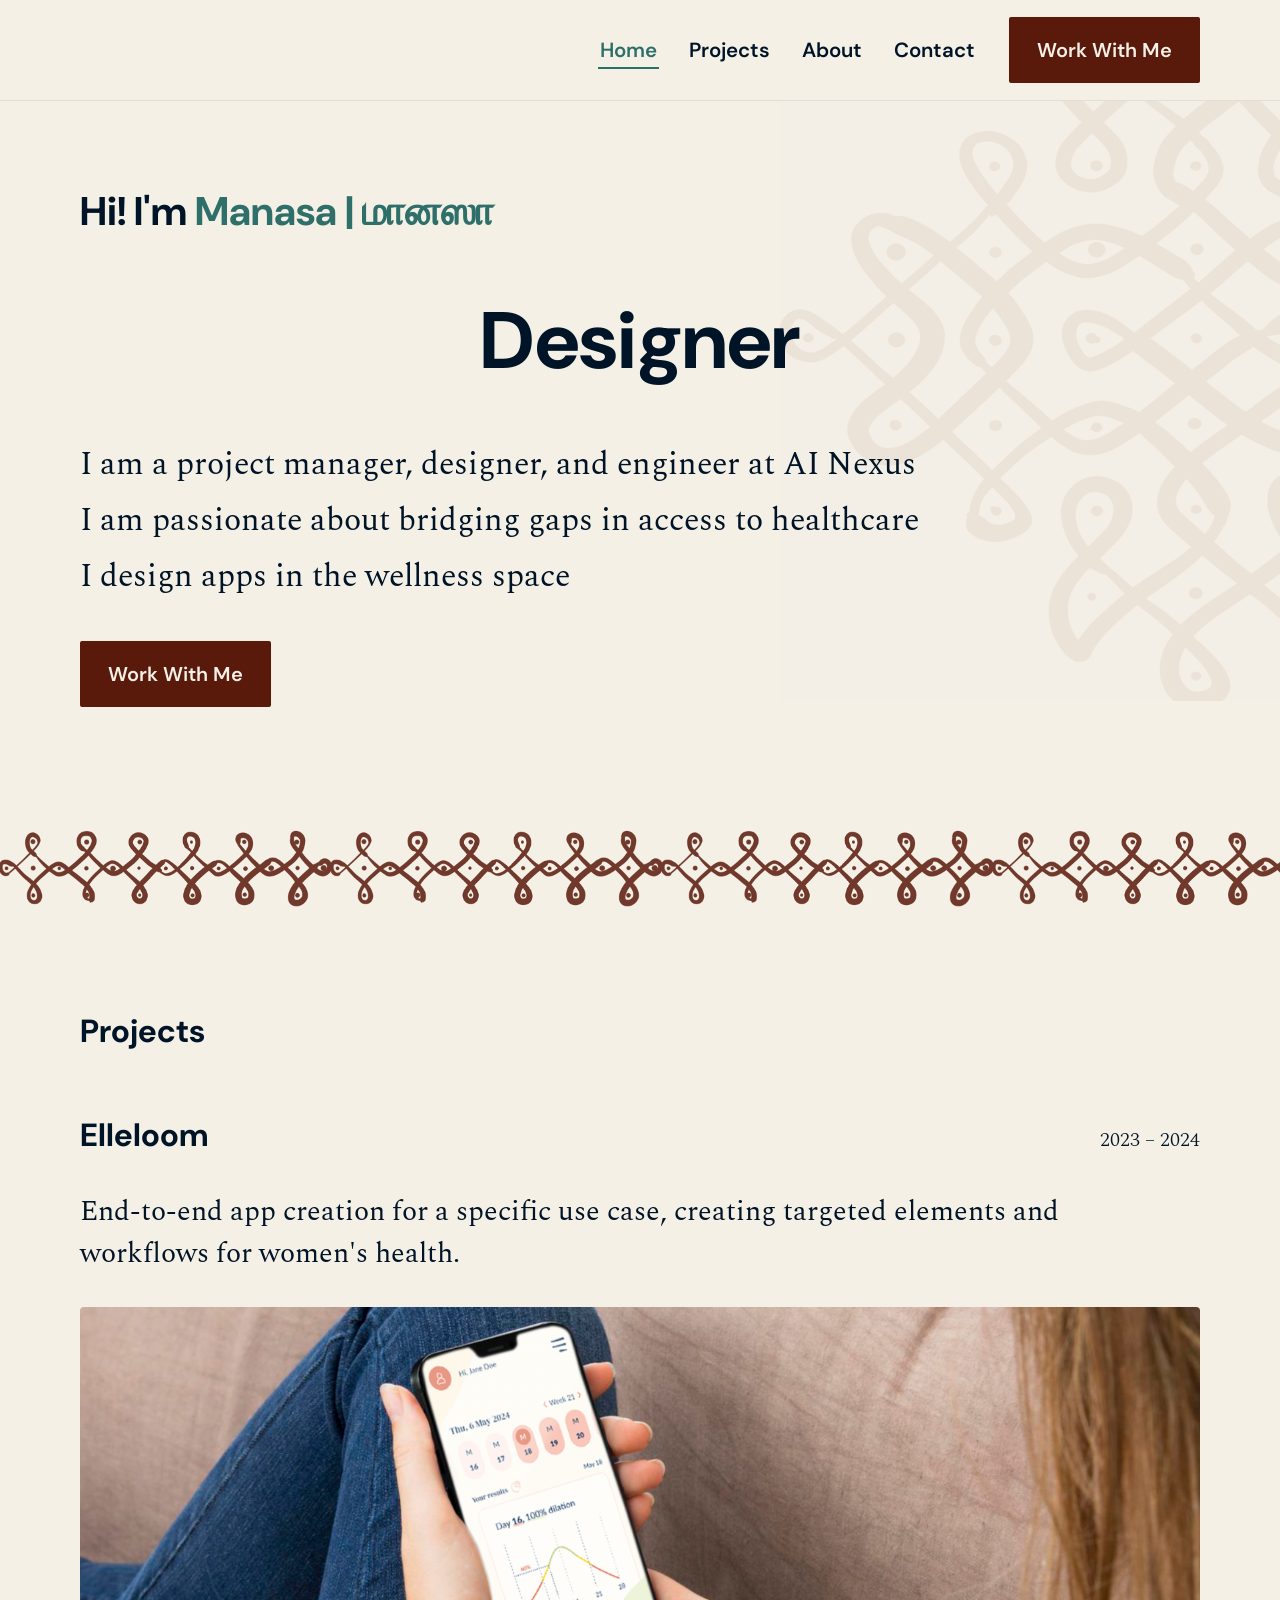
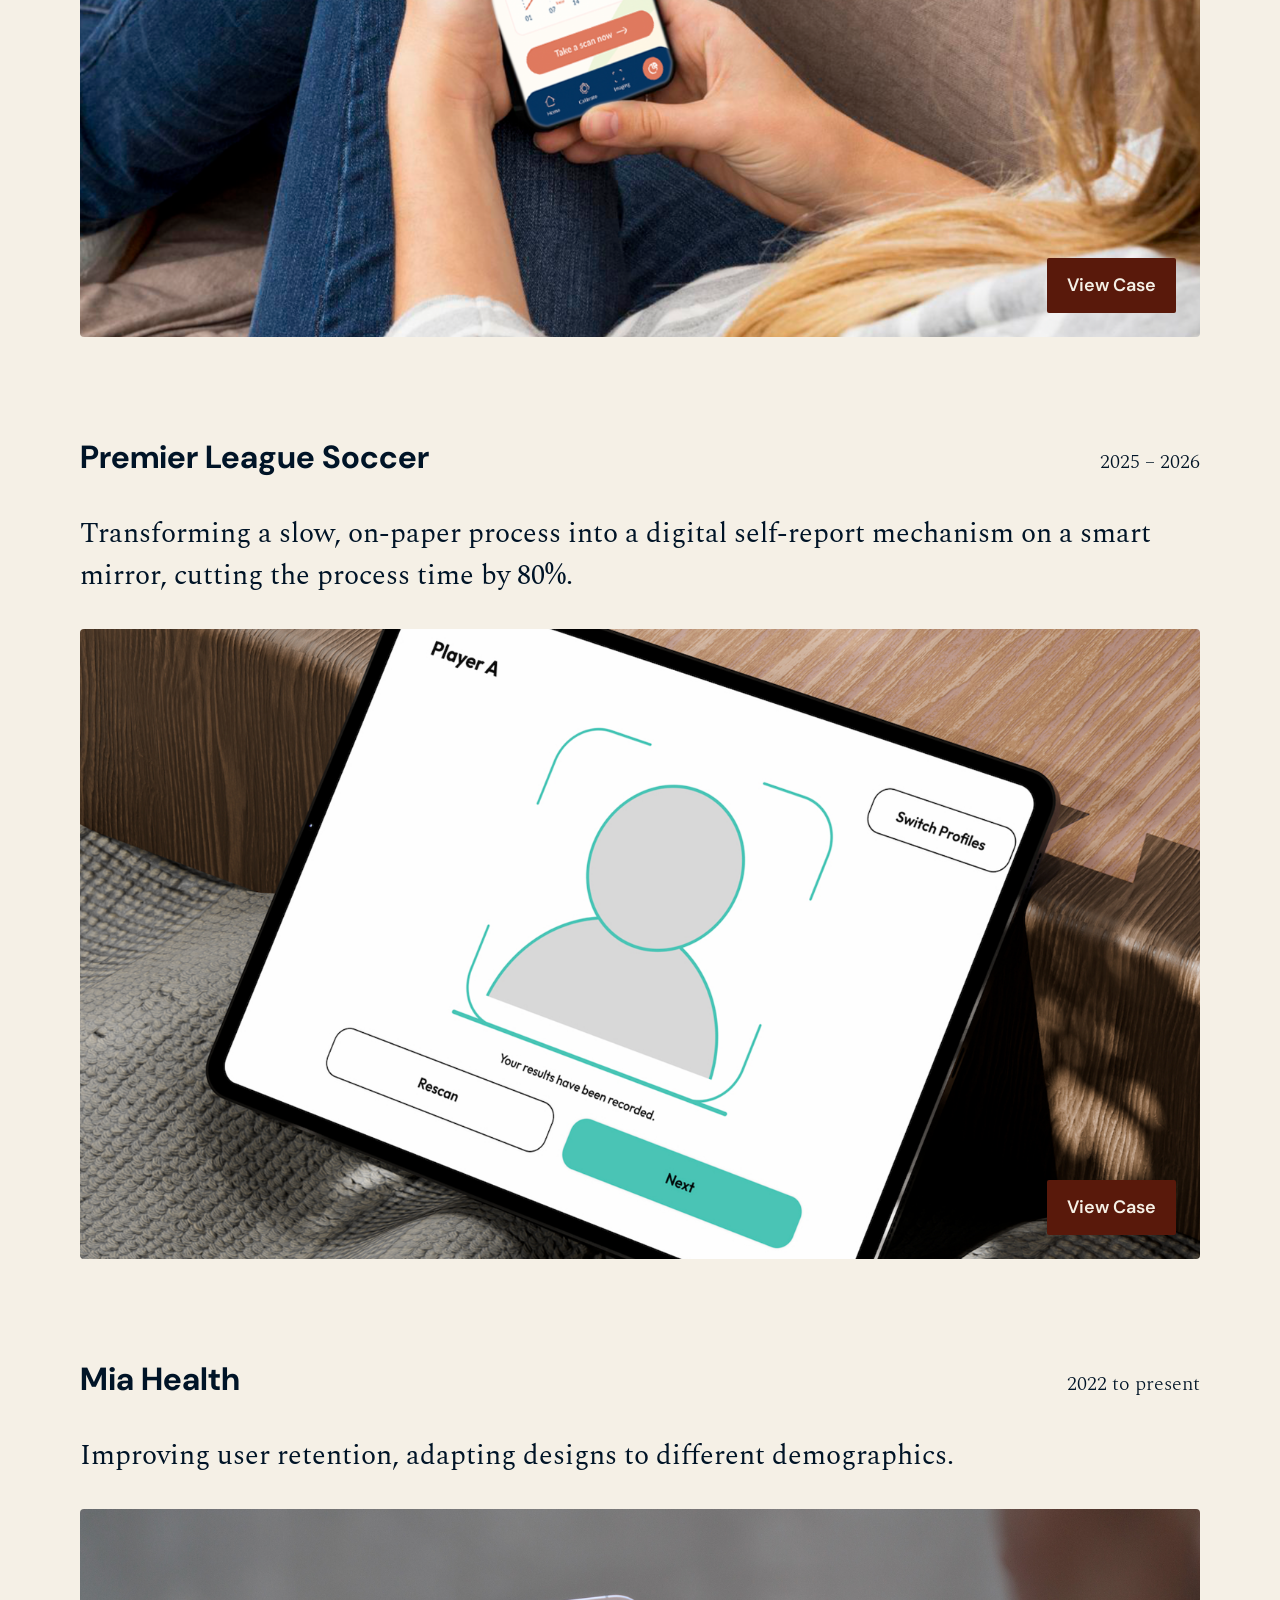
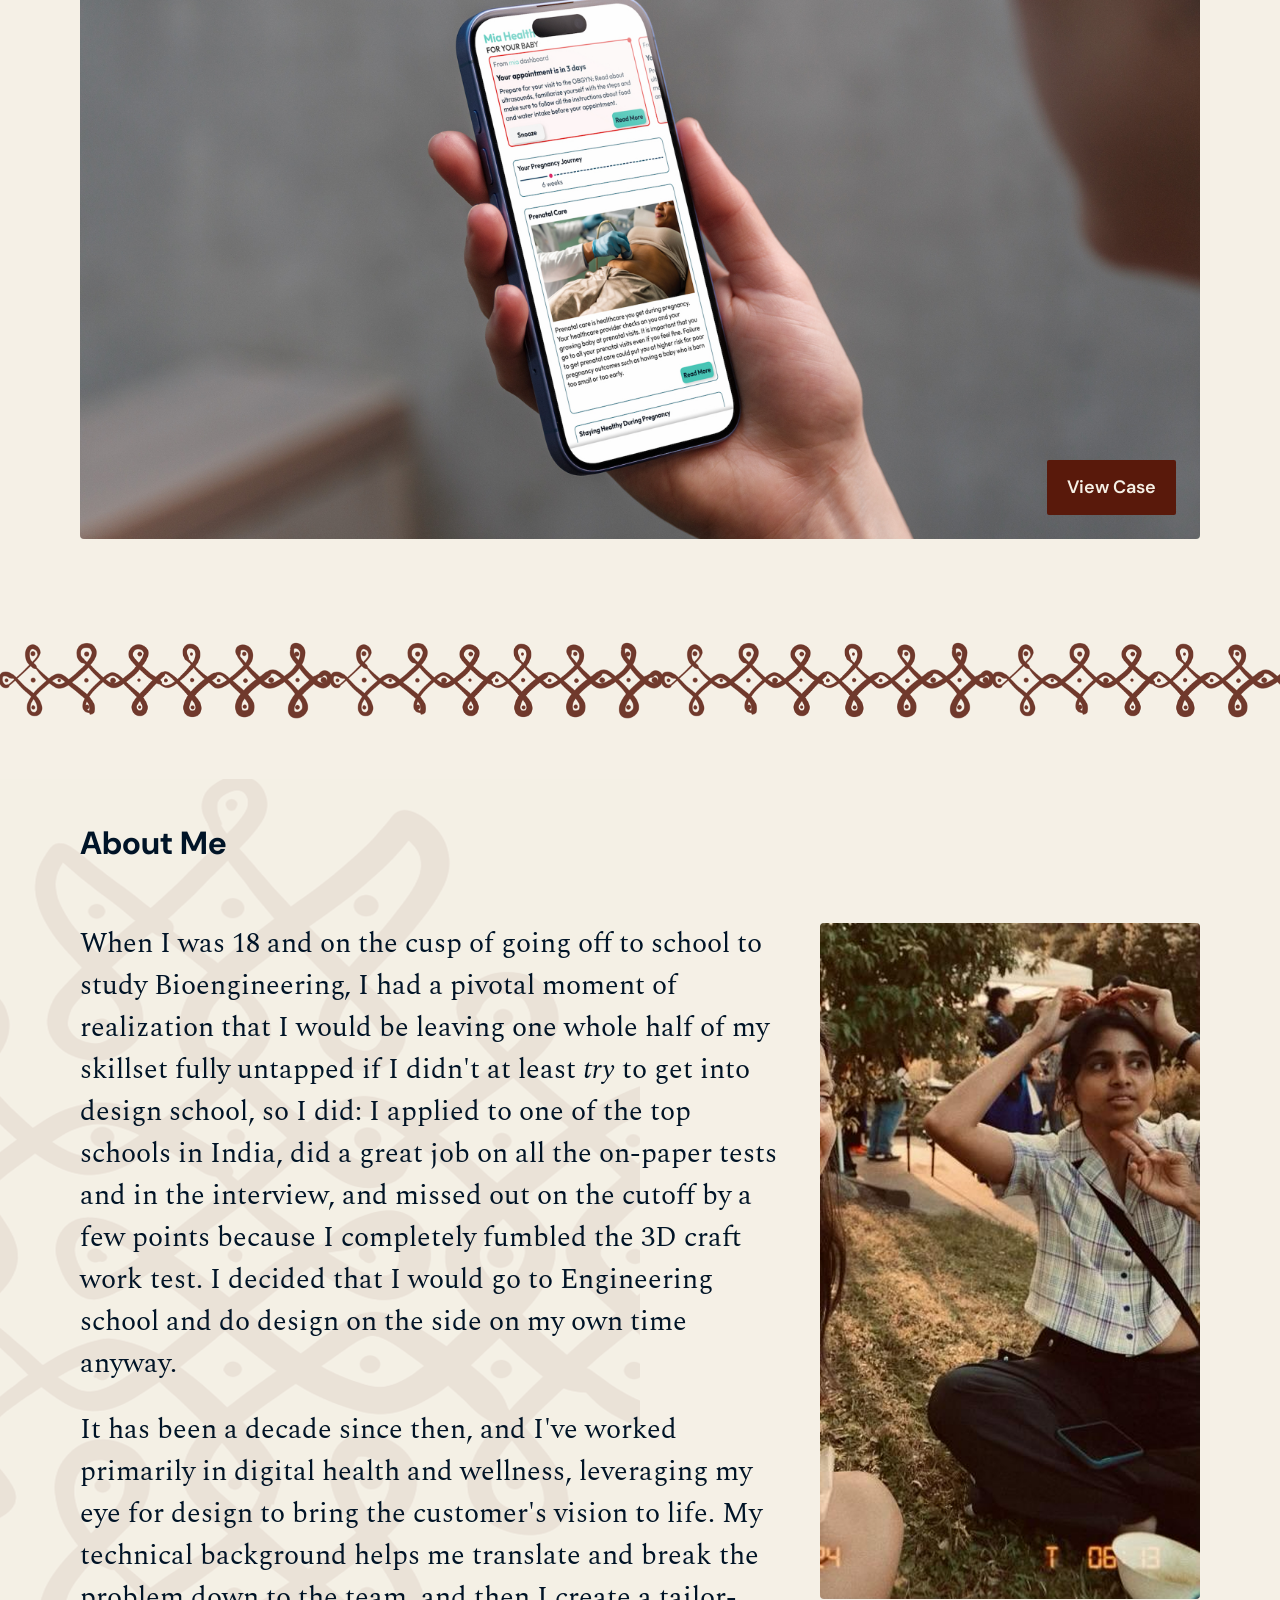
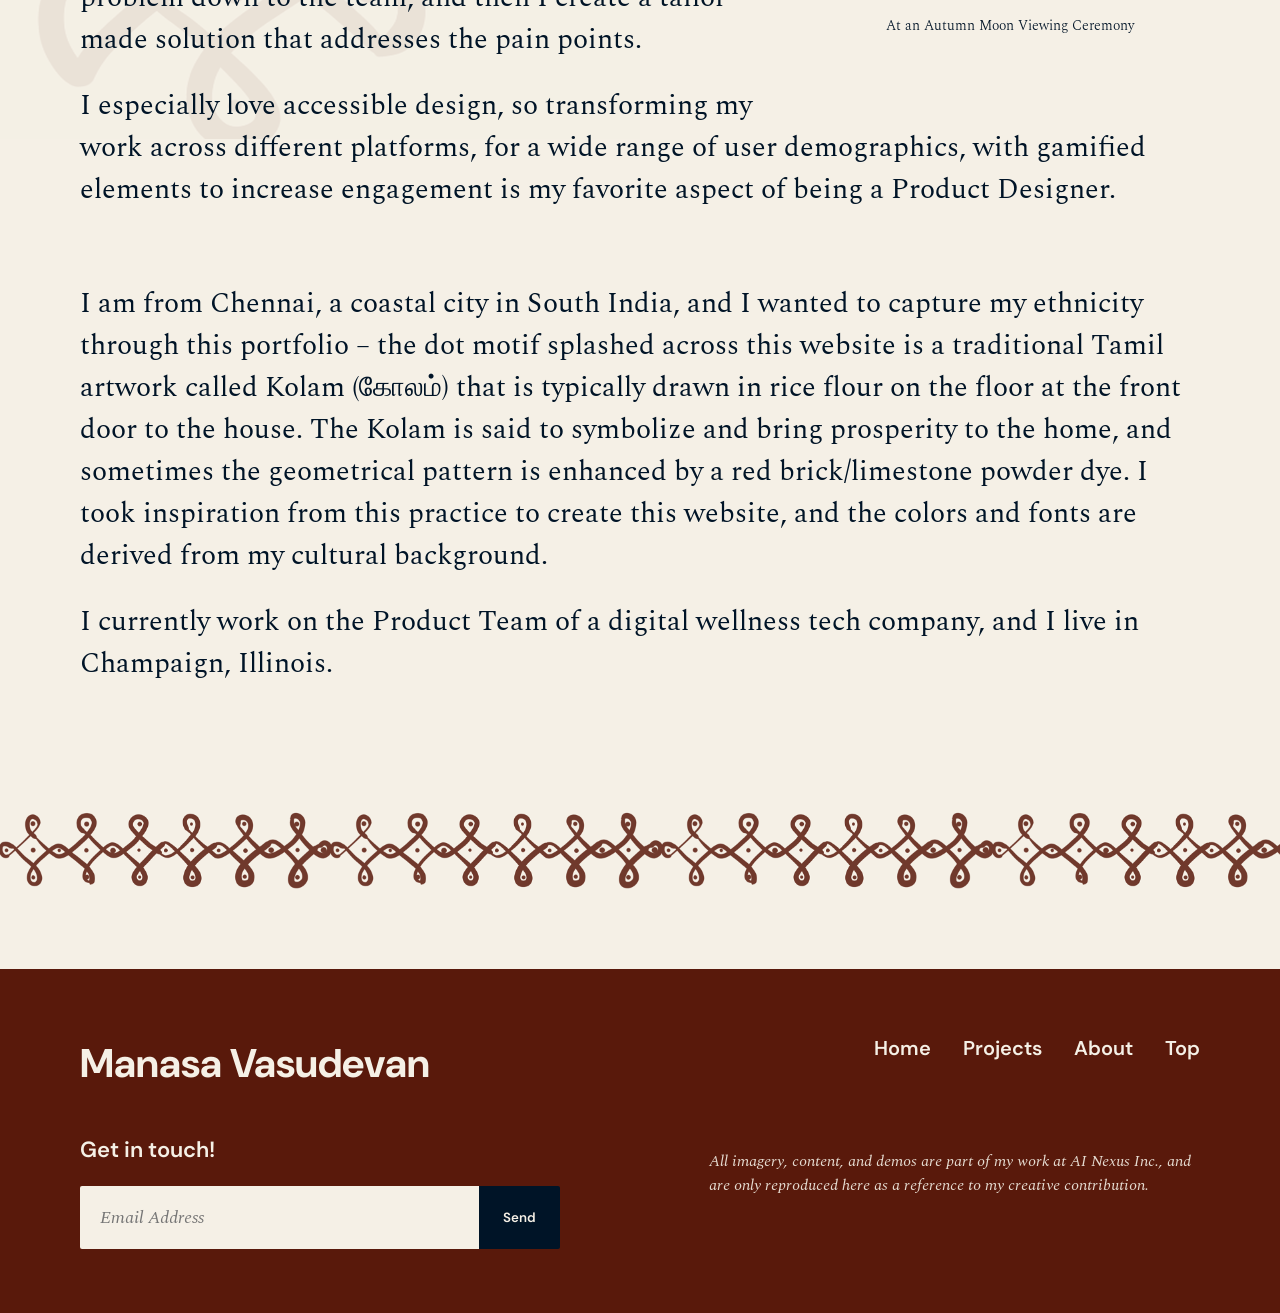
==== commit f5e398ee: "Apply functional/layout fixes from changes.txt Homepage: - Add "Work With Me" CTA to the sticky head" ====
--- a/index.html
+++ b/index.html
@@ -24,6 +24,7 @@
         <li><a href="#contact">Contact</a></li>
       </ul>
     </nav>
+    <a class="btn nav-cta" href="#contact">Work With Me</a>
   </div>
 </header>
 
@@ -101,17 +102,18 @@
       <h2 class="section-title">About Me</h2>
 
       <div class="about-grid">
-        <div class="about-text">
-          <p>When I was 18 and on the cusp of going off to school to study Bioengineering, I had a pivotal moment of realization that I would be leaving one whole half of my skillset fully untapped if I didn't at least <em>try</em> to get into design school, so I did: I applied to one of the top schools in India, did a great job on all the on-paper tests and in the interview, and missed out on the cutoff by a few points because I completely fumbled the 3D craft work test. I decided that I would go to Engineering school and do design on the side on my own time anyway.</p>
-          <p>It has been a decade since then, and I've worked primarily in digital health and wellness, leveraging my eye for design to bring the customer's vision to life. My technical background helps me translate and break the problem down to the team, and then I create a tailor-made solution that addresses the pain points.</p>
-          <p>I especially love accessible design, so transforming my work across different platforms, for a wide range of user demographics, with gamified elements to increase engagement is my favorite aspect of being a Product Designer.</p>
-        </div>
-
+        <!-- Photo comes first in source order and floats right so the text below wraps around it (40px gap). -->
         <div class="about-photo-wrap">
           <div class="about-photo">
             <img src="images/about-portrait.png" alt="Manasa at an Autumn Moon Viewing Ceremony">
           </div>
           <p class="about-caption">At an Autumn Moon Viewing Ceremony</p>
+        </div>
+
+        <div class="about-text">
+          <p>When I was 18 and on the cusp of going off to school to study Bioengineering, I had a pivotal moment of realization that I would be leaving one whole half of my skillset fully untapped if I didn't at least <em>try</em> to get into design school, so I did: I applied to one of the top schools in India, did a great job on all the on-paper tests and in the interview, and missed out on the cutoff by a few points because I completely fumbled the 3D craft work test. I decided that I would go to Engineering school and do design on the side on my own time anyway.</p>
+          <p>It has been a decade since then, and I've worked primarily in digital health and wellness, leveraging my eye for design to bring the customer's vision to life. My technical background helps me translate and break the problem down to the team, and then I create a tailor-made solution that addresses the pain points.</p>
+          <p>I especially love accessible design, so transforming my work across different platforms, for a wide range of user demographics, with gamified elements to increase engagement is my favorite aspect of being a Product Designer.</p>
         </div>
       </div>
 
@@ -122,7 +124,7 @@
     </div>
   </section>
 
-  <div class="kolam-divider" role="presentation"></div>
+  <div class="kolam-divider kolam-divider--end" role="presentation"></div>
 
 </main>
 
@@ -135,6 +137,7 @@
         <ul>
           <li><a href="#top">Home</a></li>
           <li><a href="#projects">Projects</a></li>
+          <li><a href="#about">About</a></li>
           <li><a href="#top">Top</a></li>
         </ul>
       </nav>
--- a/css/style.css
+++ b/css/style.css
@@ -82,6 +82,7 @@
   display: flex;
   align-items: center;
   justify-content: flex-end;
+  gap: 32px;
   height: 100px;
 }
 
@@ -92,12 +93,19 @@
 .site-nav ul {
   list-style: none;
   display: flex;
-  gap: 40px;
+  gap: 28px; /* reduced from 40px so the nav-cta button fits without wrapping/cutoff */
   margin: 0;
   padding: 0;
   font-family: var(--font-display);
   font-weight: 600;
-  font-size: clamp(18px, 2vw, 28px); /* Figma nav component: 28px DM Sans SemiBold */
+  font-size: clamp(16px, 1.6vw, 24px); /* trimmed from Figma's 28px to make room for the nav-cta button */
+}
+
+.nav-cta {
+  font-size: 15px;
+  padding: 10px 18px;
+  white-space: nowrap;
+  flex-shrink: 0;
 }
 
 .site-nav a {
@@ -111,7 +119,7 @@
   border-bottom-color: var(--color-accent-teal);
 }
 
-@media (max-width: 700px) {
+@media (max-width: 860px) { /* raised from 700px — extra width needed once nav-cta sits next to the nav links */
   .nav-toggle {
     display: inline-flex;
     margin-left: auto;
@@ -120,6 +128,8 @@
     cursor: pointer;
     padding: 8px;
   }
+
+  .nav-cta { display: none; } /* the mobile dropdown already has a Contact link; avoid crowding the bar */
   .nav-toggle span,
   .nav-toggle span::before,
   .nav-toggle span::after {
@@ -173,7 +183,7 @@
   right: -220px;
   width: 720px;
   height: 720px;
-  opacity: 0.18;
+  opacity: 0.3; /* was 0.18 — too faint to read as a motif */
   z-index: 0;
   pointer-events: none;
 }
@@ -254,15 +264,18 @@
    Kolam divider (decorative)
    ========================= */
 .kolam-divider {
-  height: 64px;
+  height: 80px; /* matches Figma's Border frame (80px tall) */
   margin: 0 0;
-  /* Drop your exported Kolam border tile in as images/kolam-border-tile.png.
-     (CSS can't fall back automatically — if you don't have the real export yet,
-     temporarily point this at images/kolam-border-tile-fallback.svg instead.) */
   background-image: url('../images/kolam-border-tile.png');
   background-repeat: repeat-x;
-  background-size: 160px 64px;
+  /* "auto" preserves the tile's native aspect ratio (993x240) instead of
+     stretching/squashing it into an arbitrary box — fixes the compressed look. */
+  background-size: auto 80px;
   opacity: 0.85;
+}
+
+.kolam-divider--end {
+  margin-bottom: 80px; /* offsets the border graphic from the section that follows it */
 }
 
 /* =========================
@@ -370,22 +383,24 @@
 
 .about-bg-motif {
   position: absolute;
-  left: -260px;
-  top: 120px;
-  width: 640px;
-  height: 640px;
-  opacity: 0.18;
+  left: -320px;
+  top: 60px;
+  width: 960px;  /* was 640px — nearly invisible at that size, closer to Figma's 1000px */
+  height: 960px;
+  opacity: 0.32; /* was 0.18 */
   z-index: 0;
   pointer-events: none;
 }
 
 .about .wrap { position: relative; z-index: 1; }
 
-.about-grid {
-  display: grid;
-  grid-template-columns: 1fr 380px;
-  gap: 48px;
-  align-items: start;
+.about-grid::after { content: ""; display: table; clear: both; }
+
+.about-photo-wrap {
+  float: right;
+  width: 380px;
+  margin: 0 0 40px 40px; /* 40px gap between the photo and the text wrapping around it */
+  text-align: center;
 }
 
 .about-text p {
@@ -394,8 +409,6 @@
 }
 
 .about-text em { font-style: italic; }
-
-.about-photo-wrap { text-align: center; }
 
 .about-photo {
   aspect-ratio: 432 / 768;
@@ -413,6 +426,7 @@
 }
 
 .about-fulltext {
+  clear: both; /* starts below the floated photo instead of wrapping around it too */
   margin-top: 48px;
   font-size: clamp(18px, 2.2vw, 28px);
 }
@@ -420,8 +434,7 @@
 .about-fulltext p { margin: 0 0 24px; }
 
 @media (max-width: 900px) {
-  .about-grid { grid-template-columns: 1fr; }
-  .about-photo-wrap { max-width: 320px; margin: 0 auto; }
+  .about-photo-wrap { float: none; width: auto; max-width: 320px; margin: 0 auto 32px; }
 }
 
 /* =========================
@@ -464,7 +477,7 @@
 
 .footer-columns {
   display: grid;
-  grid-template-columns: 1fr 1fr;
+  grid-template-columns: 6fr 5fr; /* matches Figma's contact-form/disclaimer width ratio (640/537) */
   gap: 40px;
 }
 
@@ -509,7 +522,8 @@
   font-style: italic;
   font-size: 16px;
   opacity: 0.9;
-  max-width: 480px;
+  /* no max-width: let it fill its column so its right edge lines up with the
+     nav menu above and the contact-form box beside it, instead of hugging the left */
 }
 
 @media (max-width: 700px) {
@@ -610,11 +624,23 @@
   margin-top: 32px;
   border-radius: 4px;
   overflow: hidden;
-  aspect-ratio: 16/9;
   background: #E4DCCB;
 }
 
-.case-image img { width: 100%; height: 100%; object-fit: cover; }
+/* No forced aspect-ratio/object-fit:cover — these are phone-mockup and
+   screenshot images at very different native ratios (portrait, wide chart,
+   etc.); forcing them into a 16:9 box was cropping/cutting them off. Let
+   each image keep its own proportions at full column width instead. */
+.case-image img { width: 100%; height: auto; display: block; }
+
+.case-hero-image {
+  margin-top: 40px;
+  border-radius: 4px;
+  overflow: hidden;
+  background: #E4DCCB;
+}
+
+.case-hero-image img { width: 100%; height: auto; display: block; }
 
 .case-image-caption {
   font-family: var(--font-body);
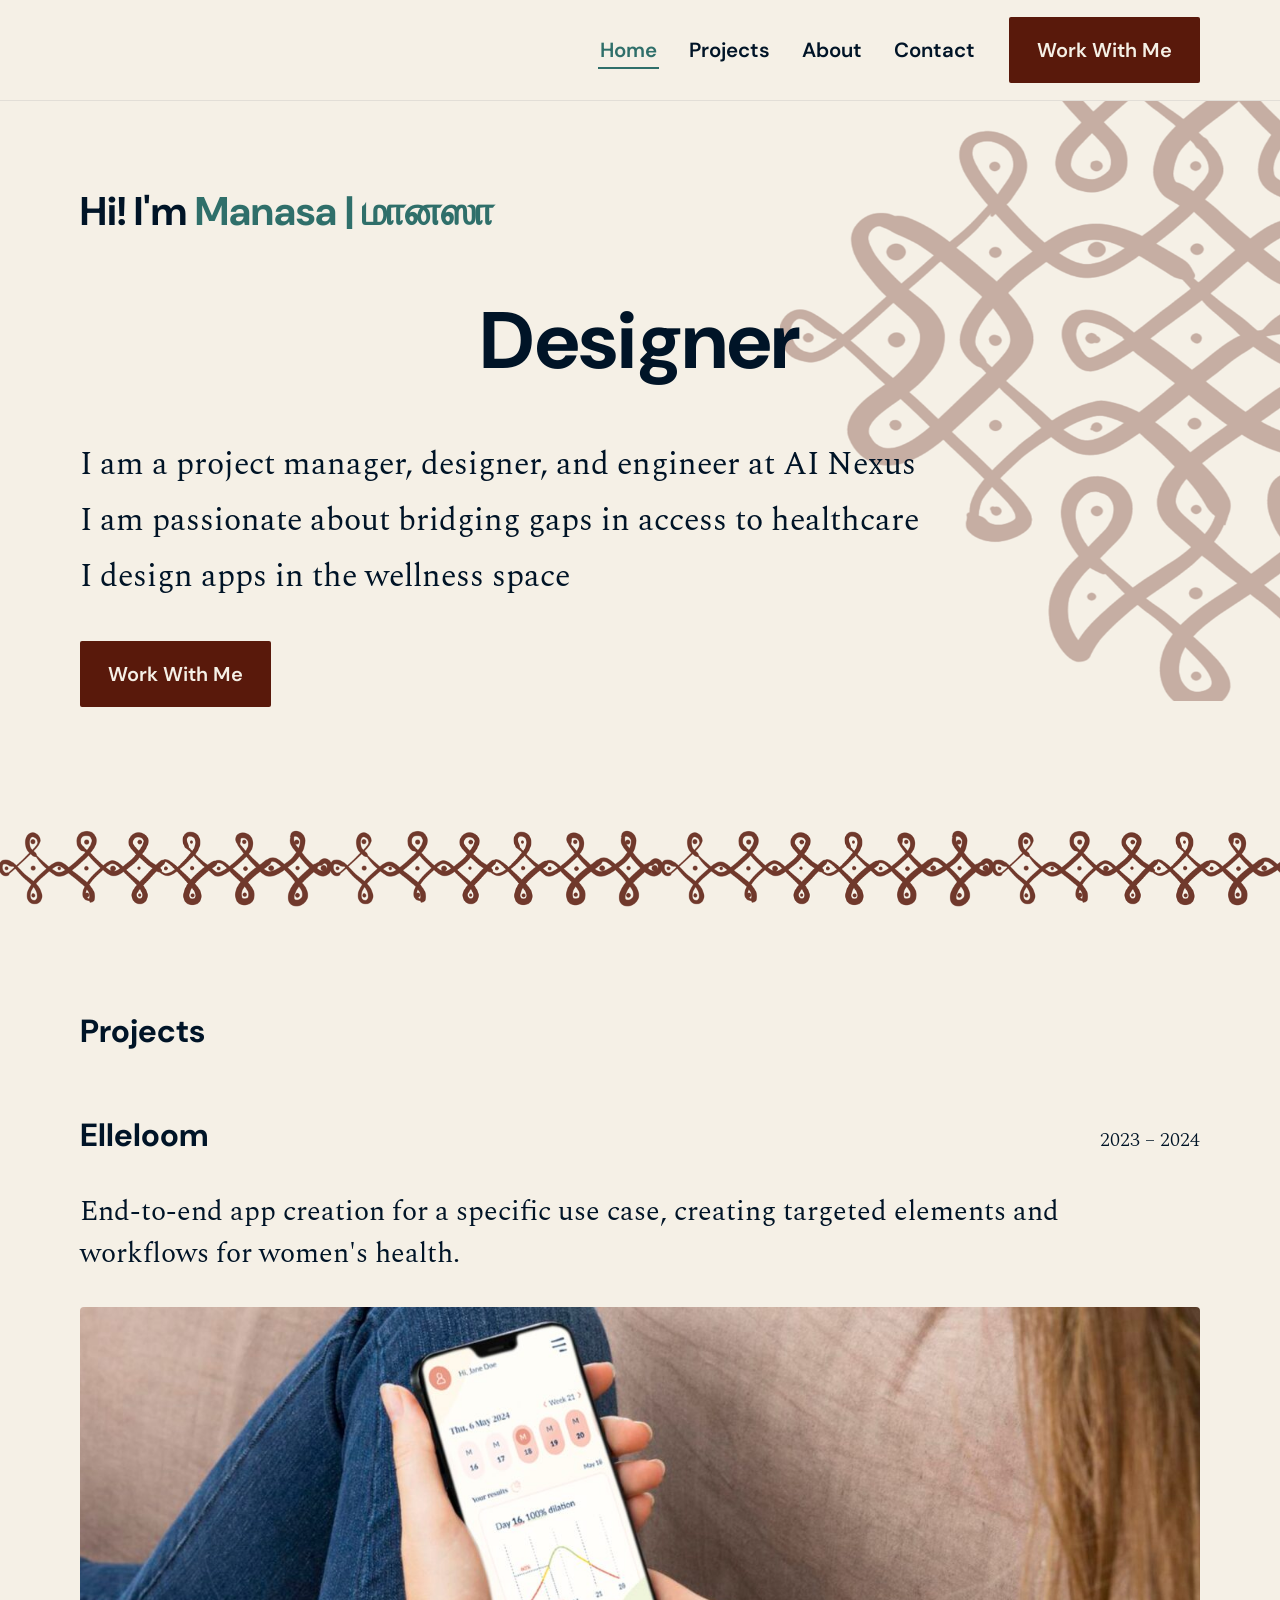
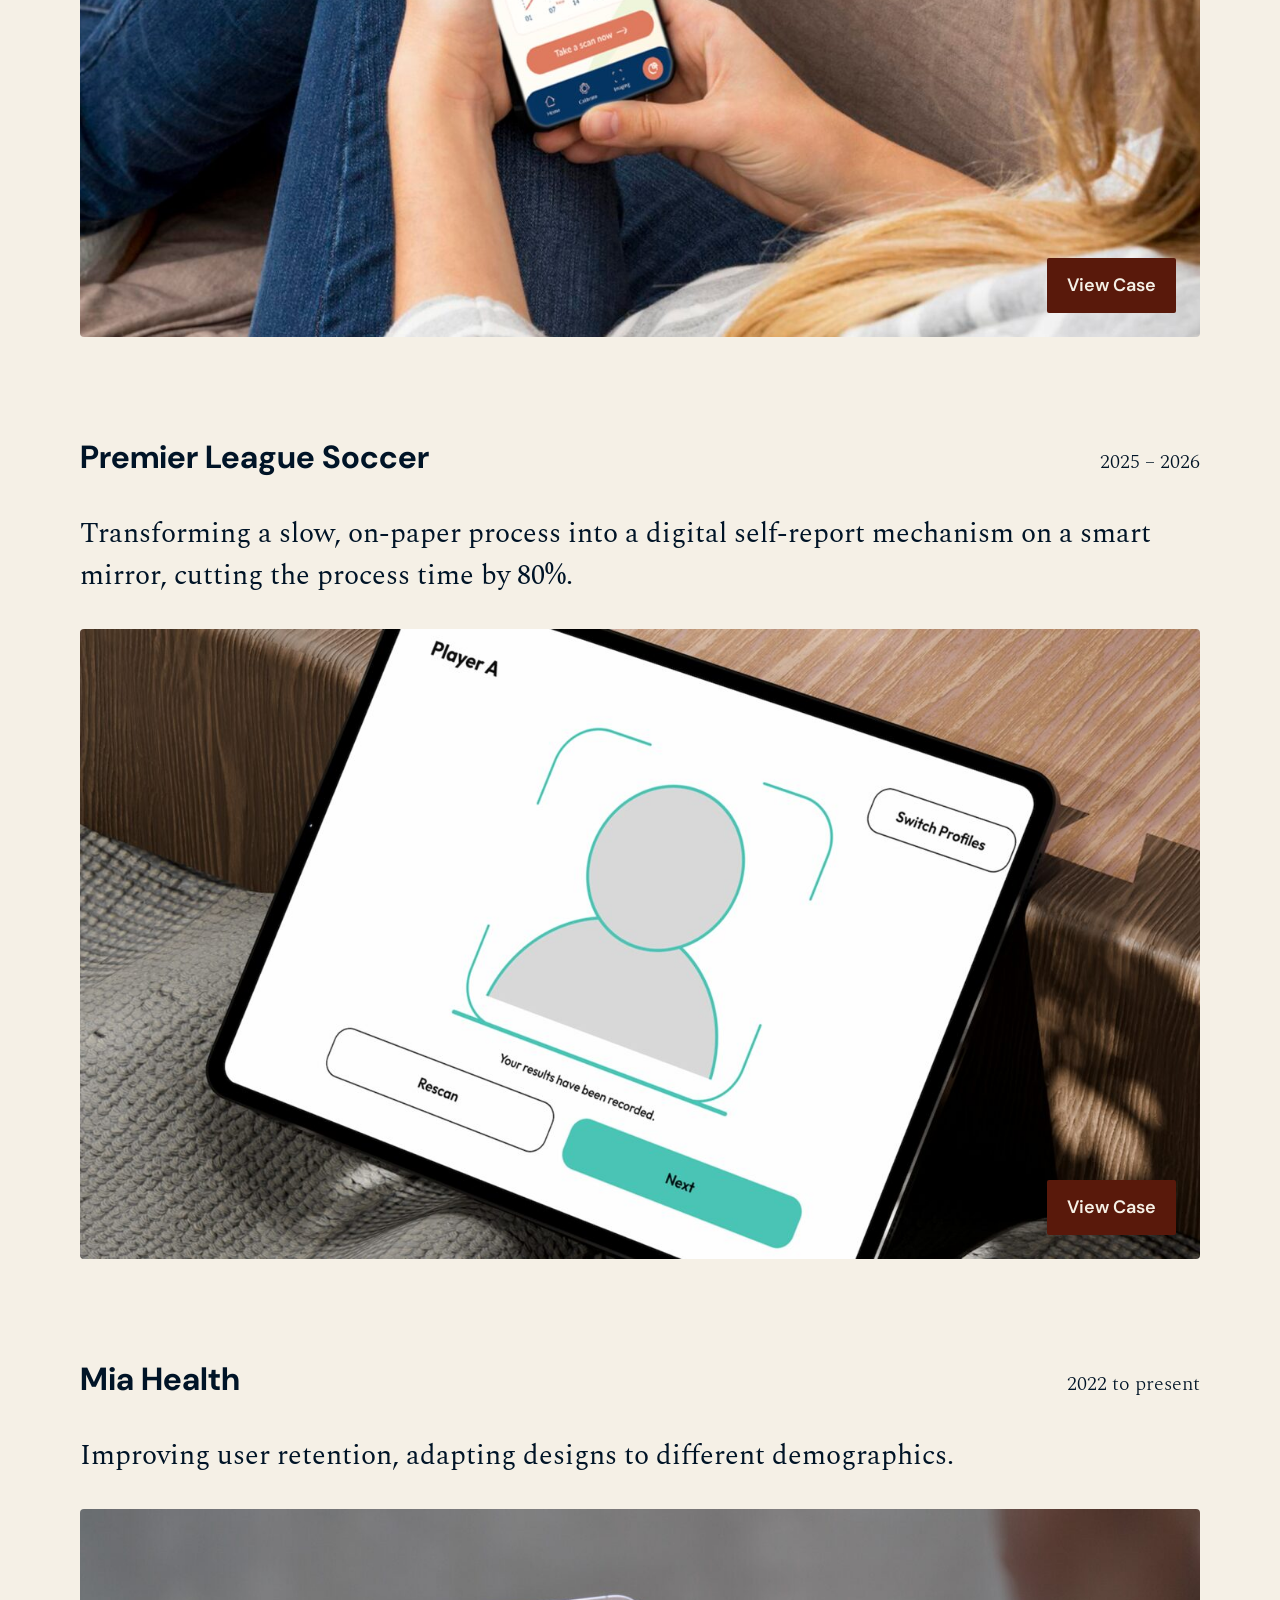
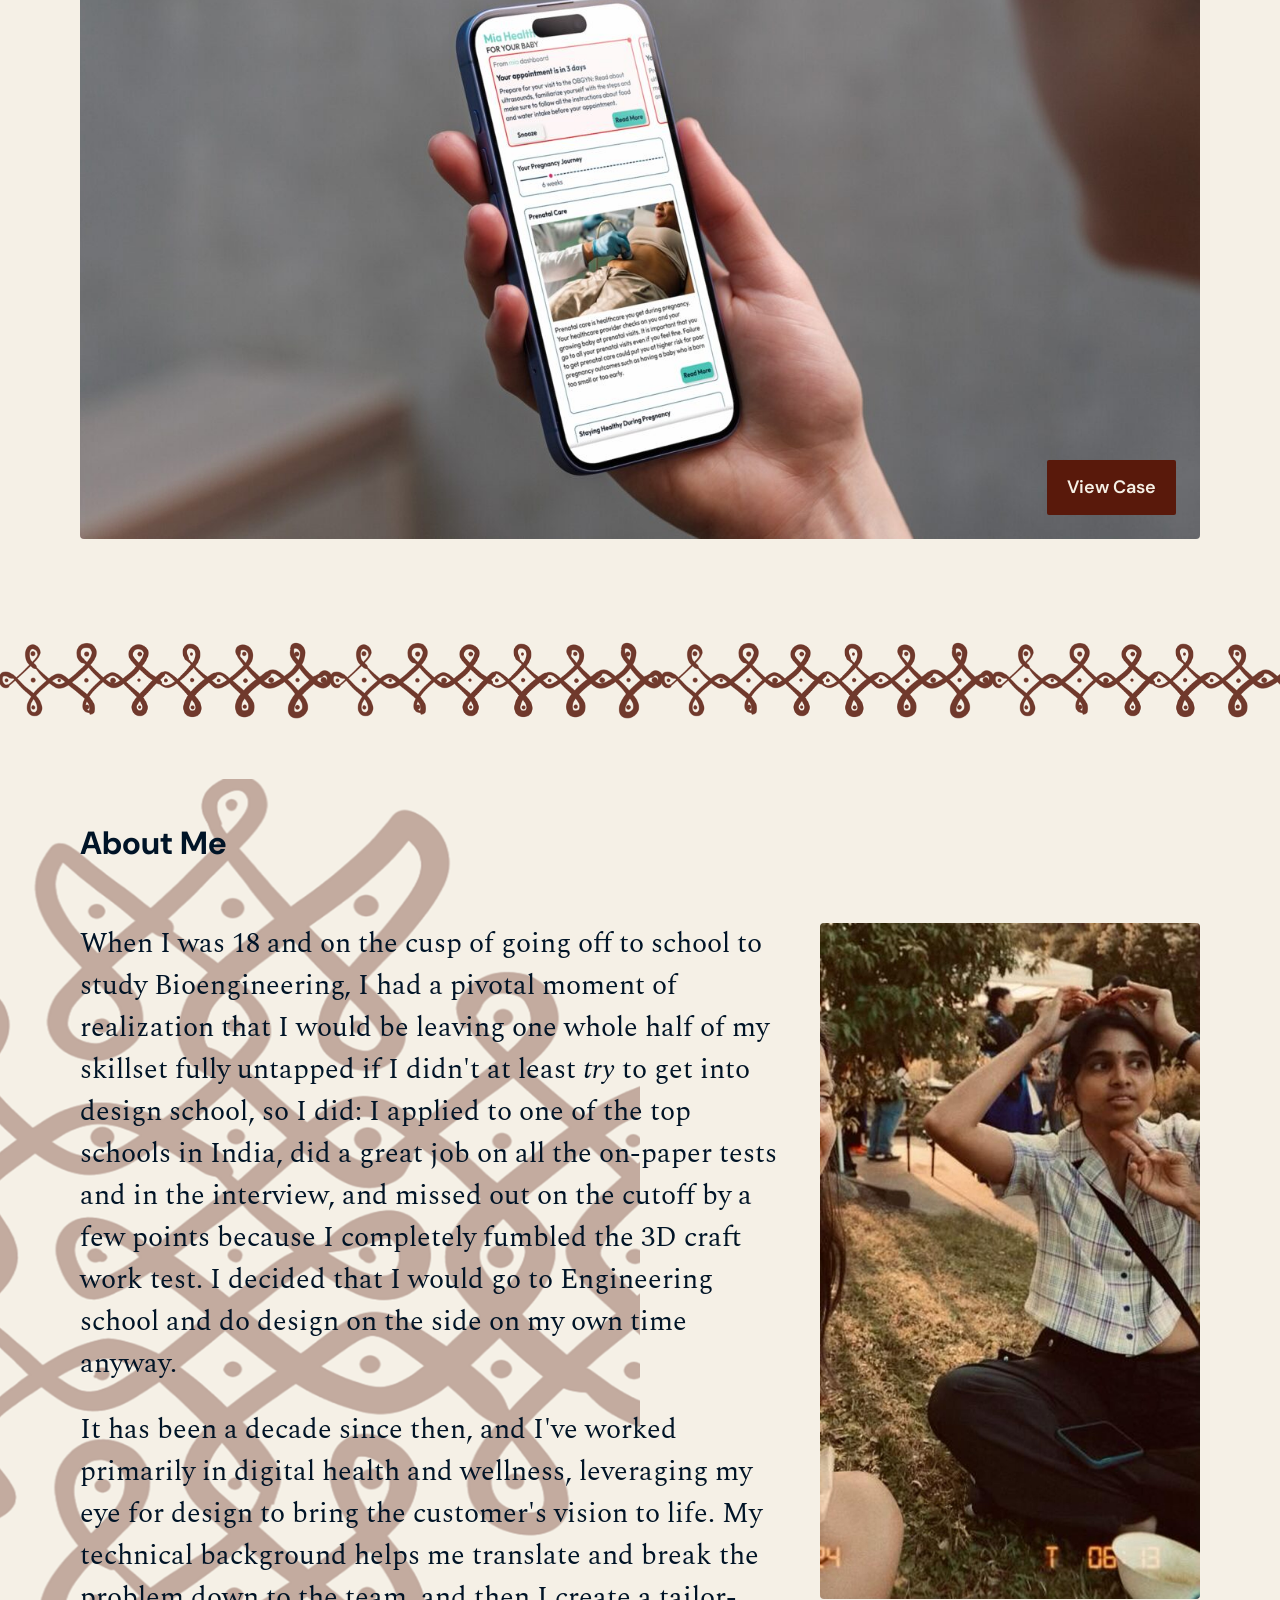
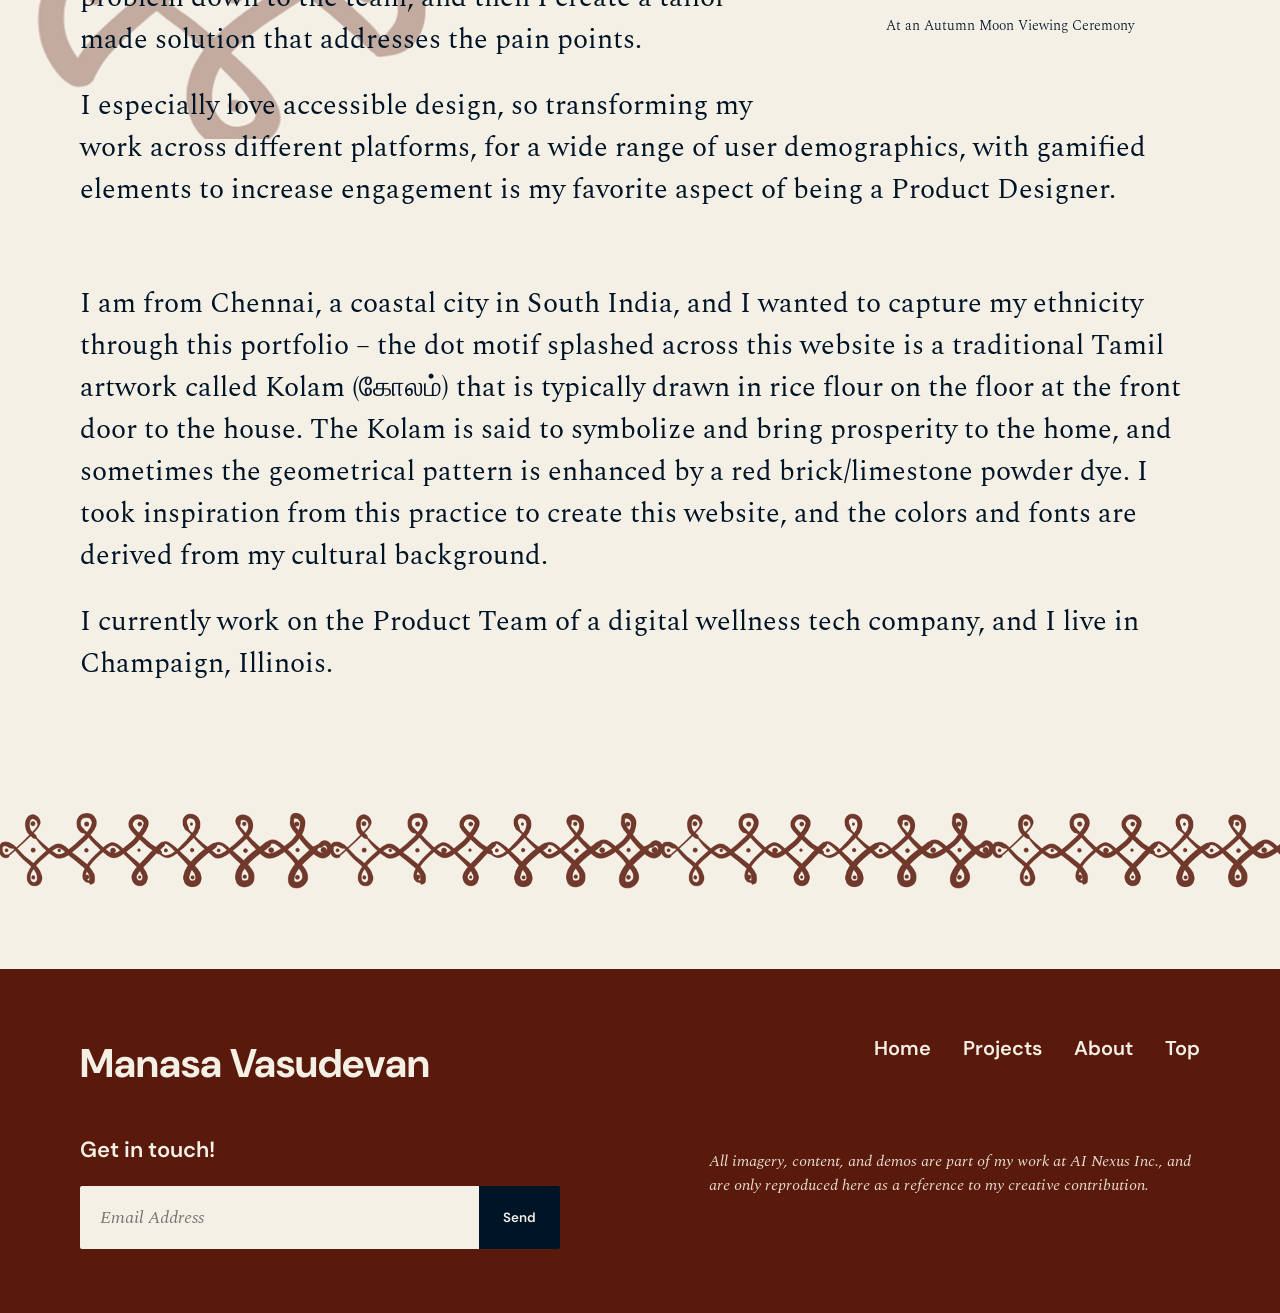
==== commit 9603ee90: "Speed up page loads: compress images, lazy-load, preconnect fonts Images were the overwhelming bottl" ====
--- a/index.html
+++ b/index.html
@@ -5,6 +5,8 @@
 <meta name="viewport" content="width=device-width, initial-scale=1.0">
 <title>Manasa Vasudevan — Product Designer</title>
 <meta name="description" content="Manasa Vasudevan — Product Designer &amp; Engineer, digital health and wellness.">
+<link rel="preconnect" href="https://fonts.googleapis.com">
+<link rel="preconnect" href="https://fonts.gstatic.com" crossorigin>
 <link rel="stylesheet" href="css/style.css">
 </head>
 <body>
@@ -32,7 +34,7 @@
 
   <!-- ============ HERO ============ -->
   <section class="hero" id="top">
-    <img class="hero-bg-motif" src="images/kolam-motif.png" alt="" aria-hidden="true">
+    <img class="hero-bg-motif" src="images/kolam-motif.png" alt="" aria-hidden="true" decoding="async">
     <div class="wrap">
       <p class="hero-greeting">Hi! I'm <span class="highlight">Manasa | மானஸா</span></p>
       <h1 class="hero-role"><span class="hero-role-word" id="hero-role-word">Designer</span></h1>
@@ -61,7 +63,7 @@
         </div>
         <p class="project-description">End-to-end app creation for a specific use case, creating targeted elements and workflows for women's health.</p>
         <div class="project-media">
-          <img src="images/project-elleloom.png" alt="Elleloom app screens">
+          <img src="images/project-elleloom.jpg" alt="Elleloom app screens" loading="lazy" decoding="async">
           <a class="btn" href="project-elleloom.html">View Case</a>
         </div>
       </article>
@@ -73,7 +75,7 @@
         </div>
         <p class="project-description">Transforming a slow, on-paper process into a digital self-report mechanism on a smart mirror, cutting the process time by 80%.</p>
         <div class="project-media">
-          <img src="images/project-pls.png" alt="Premier League Soccer smart mirror app on iPad mockup">
+          <img src="images/project-pls.jpg" alt="Premier League Soccer smart mirror app on iPad mockup" loading="lazy" decoding="async">
           <a class="btn" href="project-pls.html">View Case</a>
         </div>
       </article>
@@ -85,7 +87,7 @@
         </div>
         <p class="project-description">Improving user retention, adapting designs to different demographics.</p>
         <div class="project-media">
-          <img src="images/project-mia-health.png" alt="Mia Health app on iPhone mockup">
+          <img src="images/project-mia-health.jpg" alt="Mia Health app on iPhone mockup" loading="lazy" decoding="async">
           <a class="btn" href="project-mia-health.html">View Case</a>
         </div>
       </article>
@@ -97,7 +99,7 @@
 
   <!-- ============ ABOUT ============ -->
   <section class="page-section about" id="about">
-    <img class="about-bg-motif" src="images/kolam-motif.png" alt="" aria-hidden="true">
+    <img class="about-bg-motif" src="images/kolam-motif.png" alt="" aria-hidden="true" loading="lazy" decoding="async">
     <div class="wrap">
       <h2 class="section-title">About Me</h2>
 
@@ -105,7 +107,7 @@
         <!-- Photo comes first in source order and floats right so the text below wraps around it (40px gap). -->
         <div class="about-photo-wrap">
           <div class="about-photo">
-            <img src="images/about-portrait.png" alt="Manasa at an Autumn Moon Viewing Ceremony">
+            <img src="images/about-portrait.jpg" alt="Manasa at an Autumn Moon Viewing Ceremony" loading="lazy" decoding="async">
           </div>
           <p class="about-caption">At an Autumn Moon Viewing Ceremony</p>
         </div>
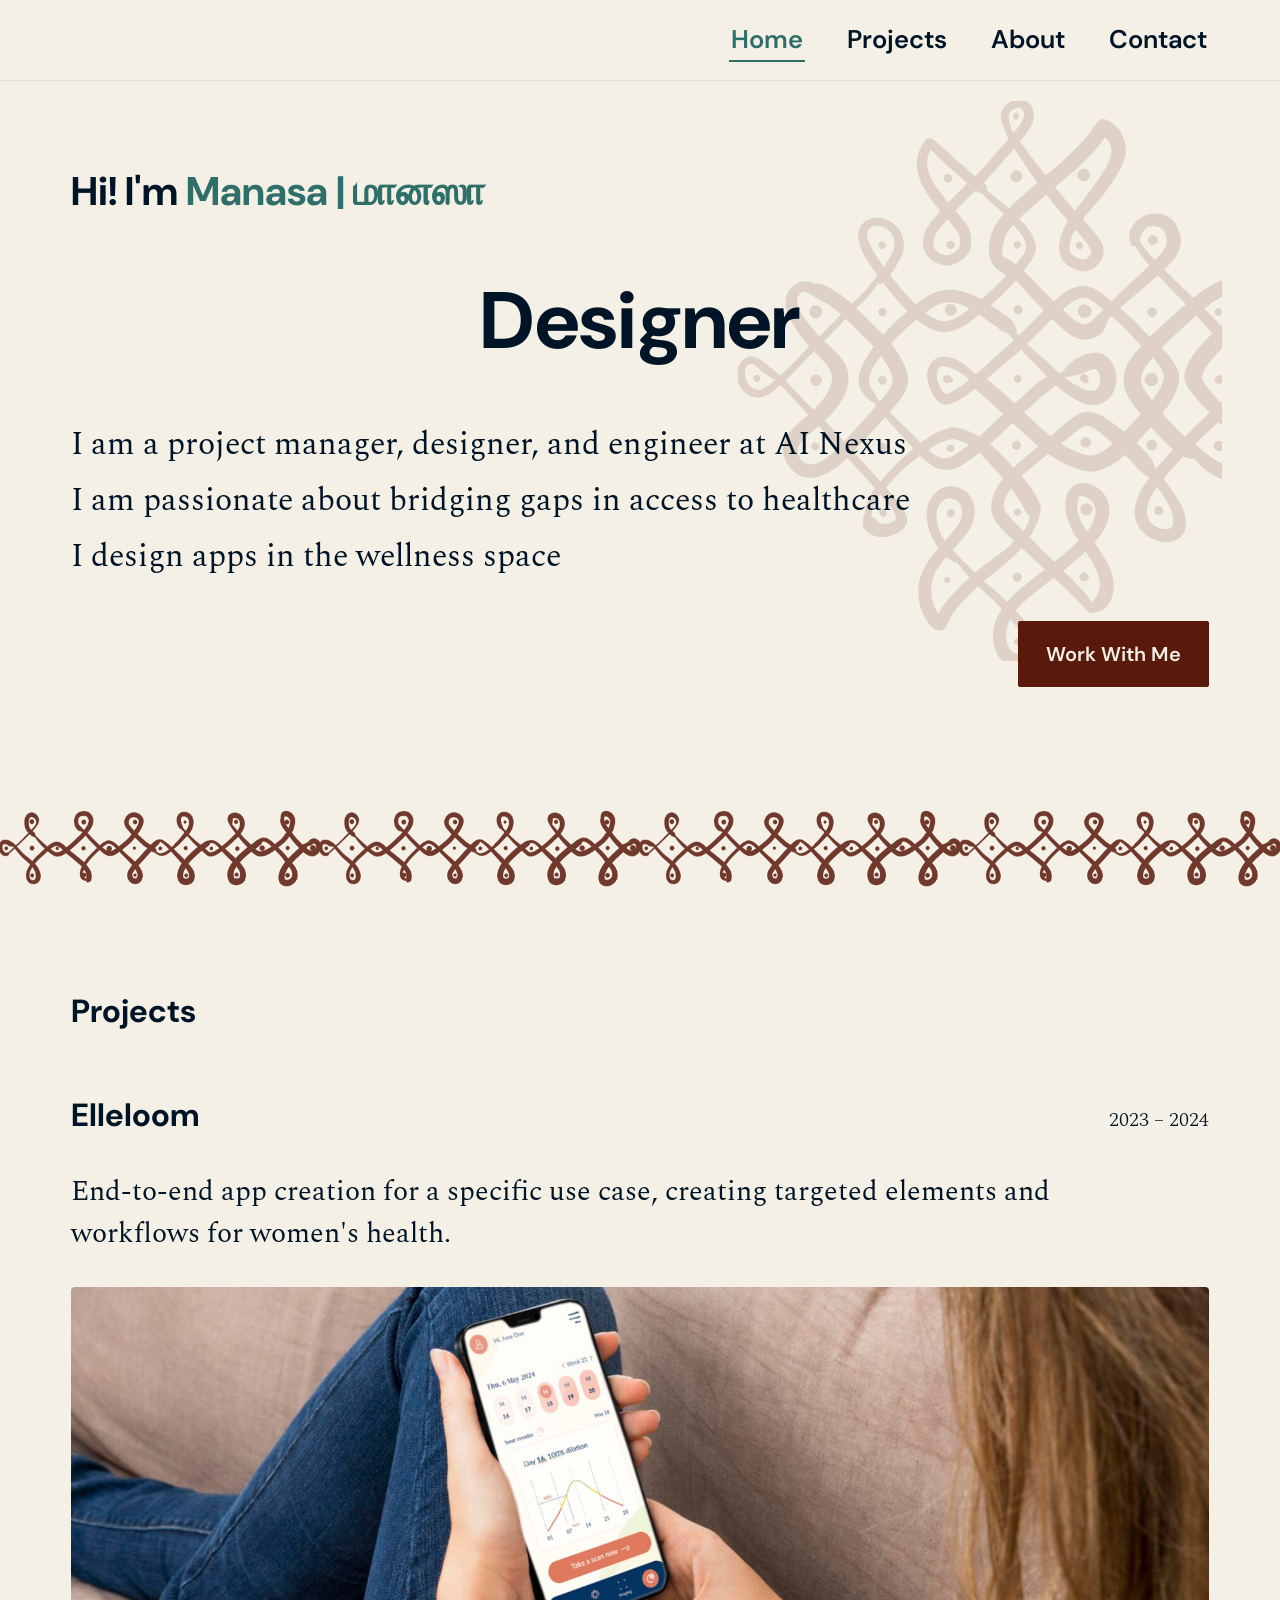
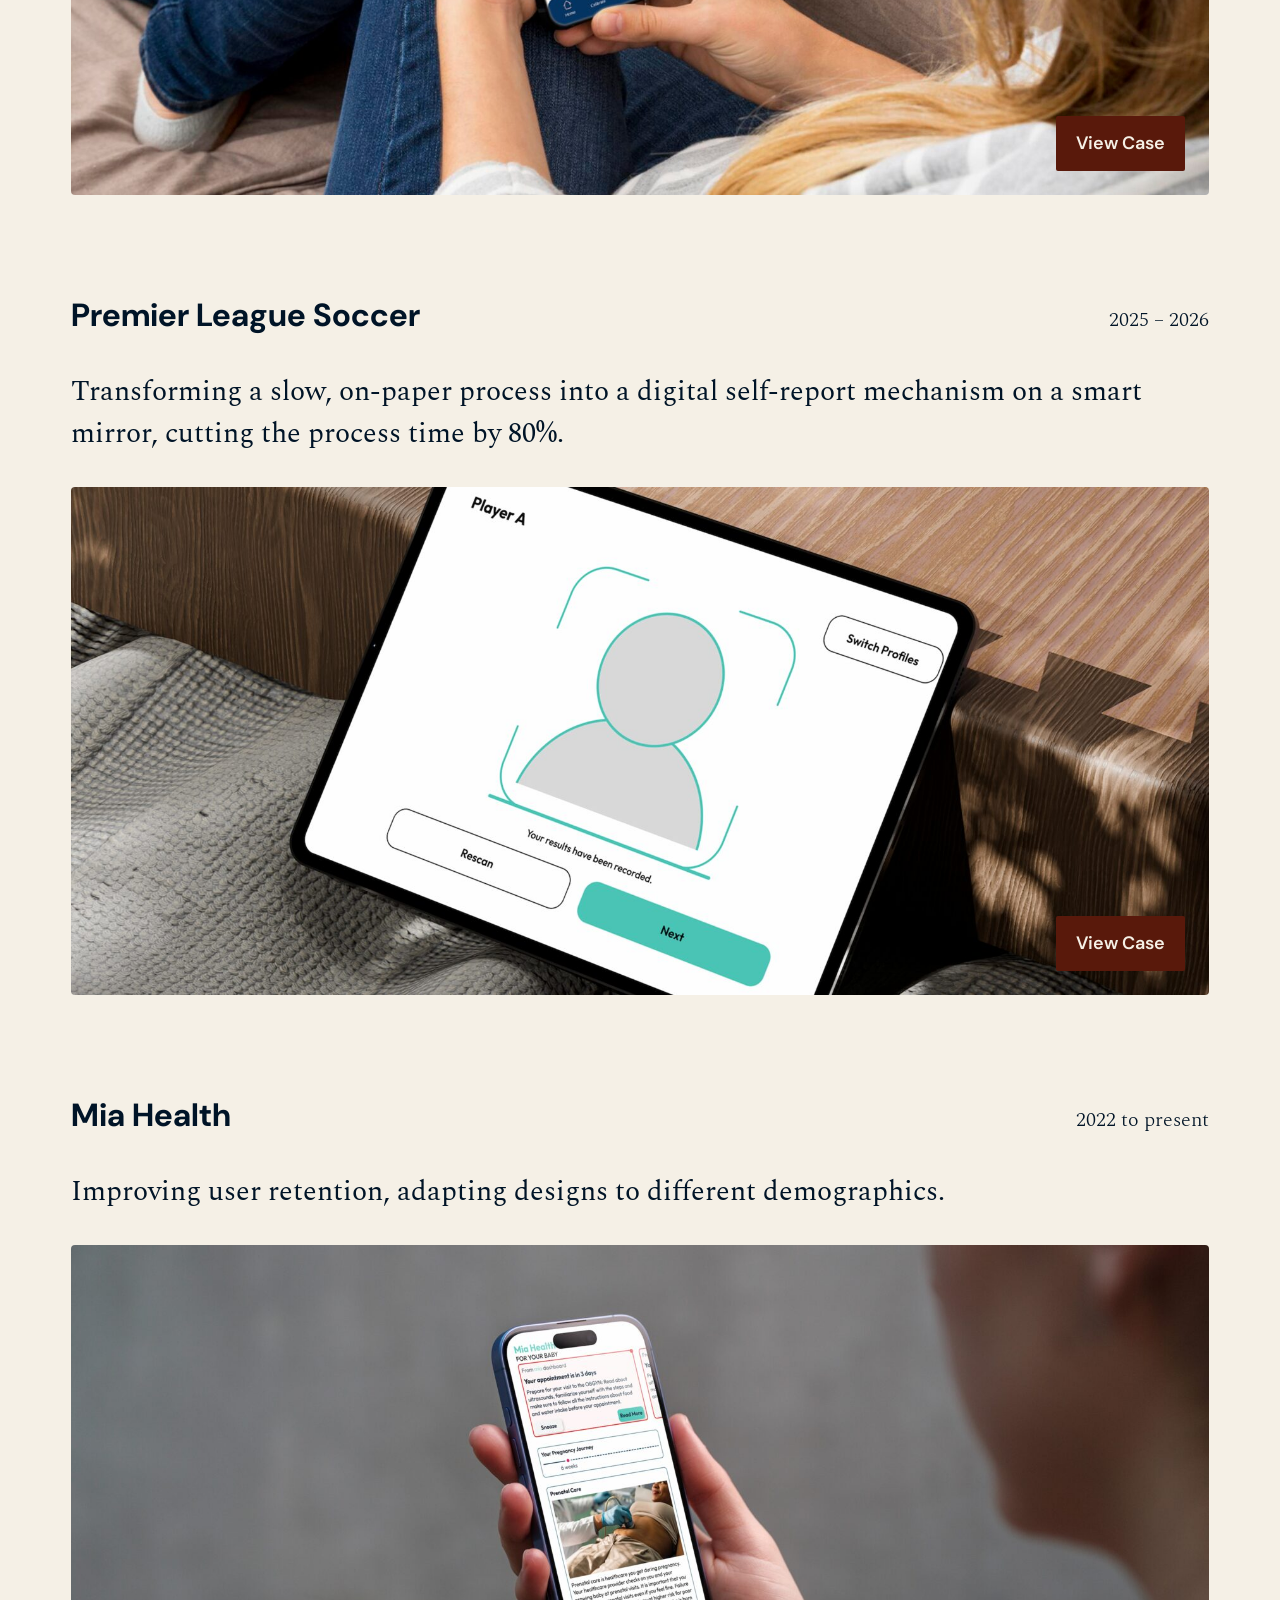
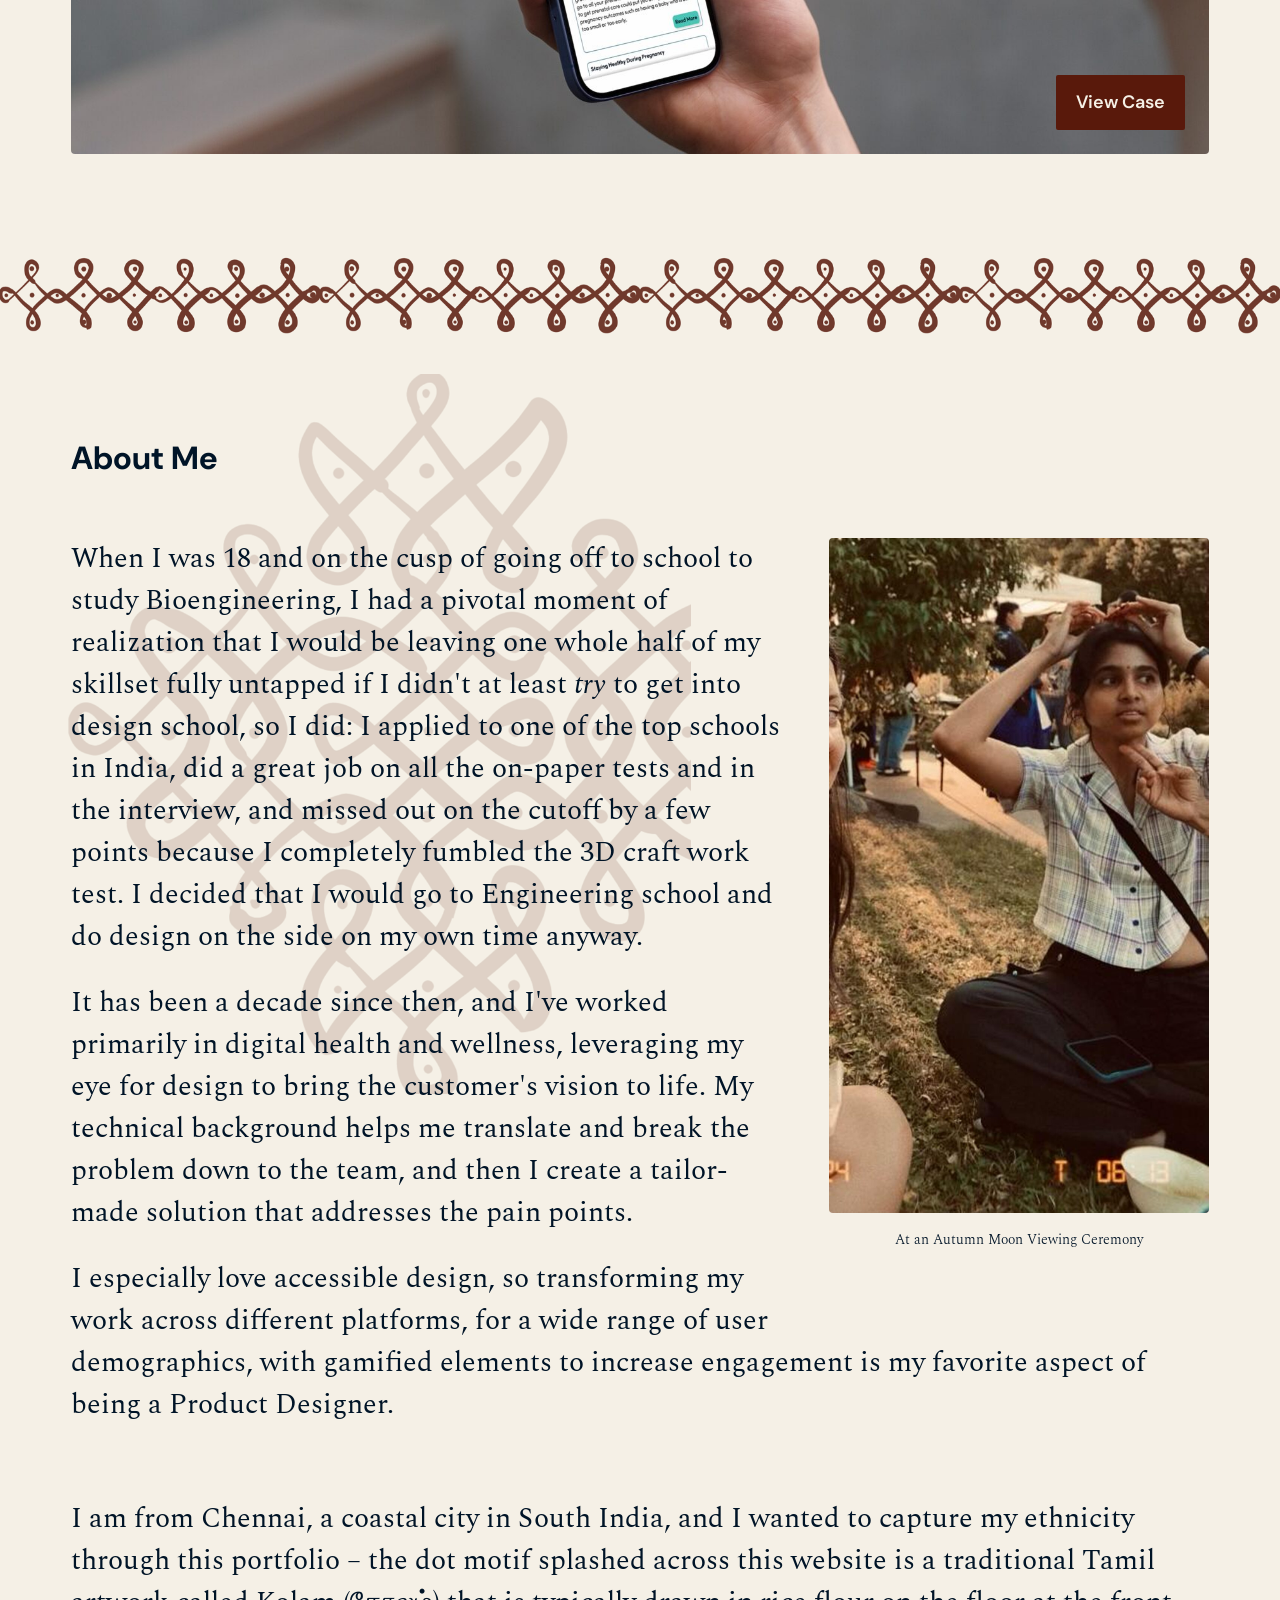
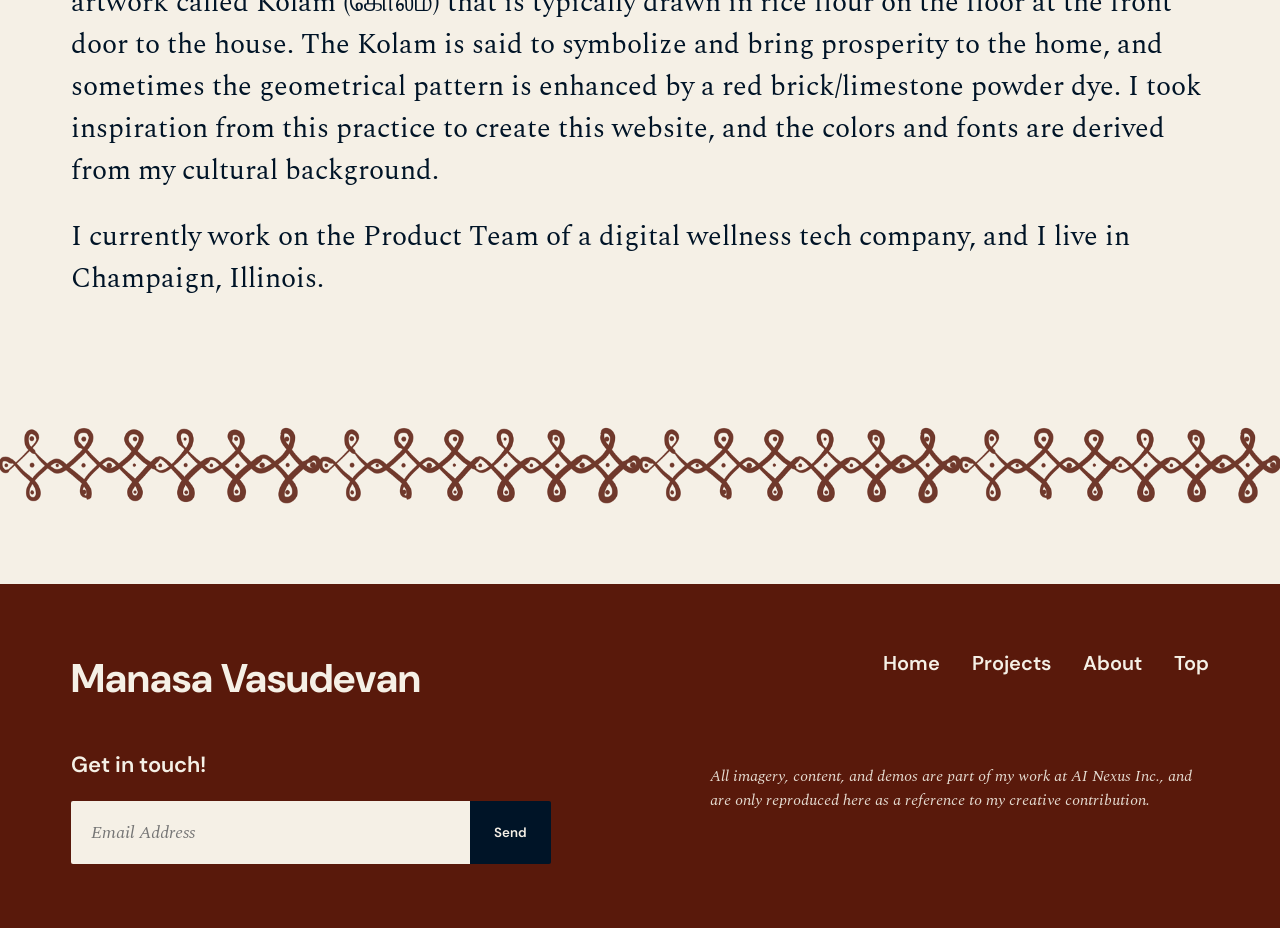
==== commit 8dcb5936: "Scale layout proportionally to Figma's 1440x1089 canvas; simplify header CTA Responsive scaling: - ." ====
--- a/index.html
+++ b/index.html
@@ -26,7 +26,6 @@
         <li><a href="#contact">Contact</a></li>
       </ul>
     </nav>
-    <a class="btn nav-cta" href="#contact">Work With Me</a>
   </div>
 </header>
 
--- a/css/style.css
+++ b/css/style.css
@@ -18,9 +18,13 @@
   --font-display: 'DM Sans', sans-serif;   /* headings, buttons, nav */
   --font-body: 'Spectral', serif;          /* paragraphs, captions */
 
-  /* Layout */
-  --max-width: 1280px;
-  --gutter: 80px;
+  /* Layout — Figma's canvas is 1440x1089. The 80px side margin there is a
+     5.5556% ratio (80/1440); --gutter reproduces that ratio in vw so the
+     margin (and everything sized off it) scales with the viewport instead
+     of pinning to a fixed max-width and just leaving dead space on larger
+     screens. Floored for small phones, ceilinged so it doesn't balloon on
+     ultra-wide monitors. */
+  --gutter: clamp(24px, 5.5556vw, 160px);
   --gutter-mobile: 24px;
   --section-gap: 160px;
 }
@@ -45,7 +49,10 @@
 a { color: inherit; text-decoration: none; }
 
 .wrap {
-  max-width: var(--max-width);
+  /* No max-width cap: content fills 100% minus the two --gutter margins at
+     any viewport size, preserving Figma's 1280/1440 (88.9%) content-to-
+     canvas ratio instead of pinning to 1280px and centering blank space
+     around it on screens wider than 1440px. */
   margin: 0 auto;
   padding: 0 var(--gutter);
 }
@@ -82,8 +89,7 @@
   display: flex;
   align-items: center;
   justify-content: flex-end;
-  gap: 32px;
-  height: 100px;
+  height: 80px; /* was 100px — trimmed to leave more vertical room for the hero at 1440x1089 */
 }
 
 .nav-toggle {
@@ -93,19 +99,12 @@
 .site-nav ul {
   list-style: none;
   display: flex;
-  gap: 28px; /* reduced from 40px so the nav-cta button fits without wrapping/cutoff */
+  gap: 40px;
   margin: 0;
   padding: 0;
   font-family: var(--font-display);
   font-weight: 600;
-  font-size: clamp(16px, 1.6vw, 24px); /* trimmed from Figma's 28px to make room for the nav-cta button */
-}
-
-.nav-cta {
-  font-size: 15px;
-  padding: 10px 18px;
-  white-space: nowrap;
-  flex-shrink: 0;
+  font-size: clamp(18px, 2vw, 28px); /* Figma nav component: 28px DM Sans SemiBold */
 }
 
 .site-nav a {
@@ -119,7 +118,7 @@
   border-bottom-color: var(--color-accent-teal);
 }
 
-@media (max-width: 860px) { /* raised from 700px — extra width needed once nav-cta sits next to the nav links */
+@media (max-width: 700px) {
   .nav-toggle {
     display: inline-flex;
     margin-left: auto;
@@ -129,7 +128,6 @@
     padding: 8px;
   }
 
-  .nav-cta { display: none; } /* the mobile dropdown already has a Contact link; avoid crowding the bar */
   .nav-toggle span,
   .nav-toggle span::before,
   .nav-toggle span::after {
@@ -179,11 +177,14 @@
 
 .hero-bg-motif {
   position: absolute;
-  top: -120px;
-  right: -220px;
-  width: 720px;
-  height: 720px;
-  opacity: 0.3; /* was 0.18 — too faint to read as a motif */
+  top: 20px;
+  right: 20px;
+  width: 560px;
+  height: 560px;
+  max-width: calc(100% - 40px);  /* stay inside .hero on narrow viewports too */
+  max-height: calc(100% - 40px);
+  object-fit: contain; /* the source file is a true square now, but this guards against any future non-square export */
+  opacity: 0.14; /* was 0.3 — competed too much with the text sitting on top of it */
   z-index: 0;
   pointer-events: none;
 }
@@ -258,7 +259,11 @@
 
 .btn:hover { background: #431307; transform: translateY(-1px); }
 
-.hero-cta { margin-top: 24px; }
+.hero-cta {
+  display: flex;
+  justify-content: flex-end; /* matches Figma's Call to Action Button — bottom-right of the hero, not left-aligned under the copy */
+  margin-top: 24px;
+}
 
 /* =========================
    Kolam divider (decorative)
@@ -267,7 +272,9 @@
   height: 80px; /* matches Figma's Border frame (80px tall) */
   margin: 0 0;
   background-image: url('../images/kolam-border-tile.png');
-  background-repeat: repeat-x;
+  /* "round" scales the tile so a whole number fit edge-to-edge — repeat-x
+     was slicing a partial tile off at the right end of the bar. */
+  background-repeat: round;
   /* "auto" preserves the tile's native aspect ratio (993x240) instead of
      stretching/squashing it into an arbitrary box — fixes the compressed look. */
   background-size: auto 80px;
@@ -337,17 +344,19 @@
   position: relative;
   border-radius: 4px;
   overflow: hidden;
-  aspect-ratio: 16 / 9;
   background: #E4DCCB;
   display: flex;
   align-items: center;
   justify-content: center;
 }
 
+/* No forced aspect-ratio/object-fit:cover — these mockups are wider than
+   16:9 and were getting their top/bottom cropped off. Full image, natural
+   proportions, scaled to the column width. */
 .project-media img {
   width: 100%;
-  height: 100%;
-  object-fit: cover;
+  height: auto;
+  display: block;
 }
 
 .image-placeholder {
@@ -383,11 +392,14 @@
 
 .about-bg-motif {
   position: absolute;
-  left: -320px;
-  top: 60px;
-  width: 960px;  /* was 640px — nearly invisible at that size, closer to Figma's 1000px */
-  height: 960px;
-  opacity: 0.32; /* was 0.18 */
+  left: 20px;
+  top: 40px;
+  width: 720px;
+  height: 720px;
+  max-width: calc(100% - 40px);  /* stay inside .about on narrow viewports too — was bleeding off the left edge and getting clipped */
+  max-height: calc(100% - 40px);
+  object-fit: contain; /* the source file is a true square now, but this guards against any future non-square export */
+  opacity: 0.14; /* was 0.32 — was overpowering the text on top of it */
   z-index: 0;
   pointer-events: none;
 }
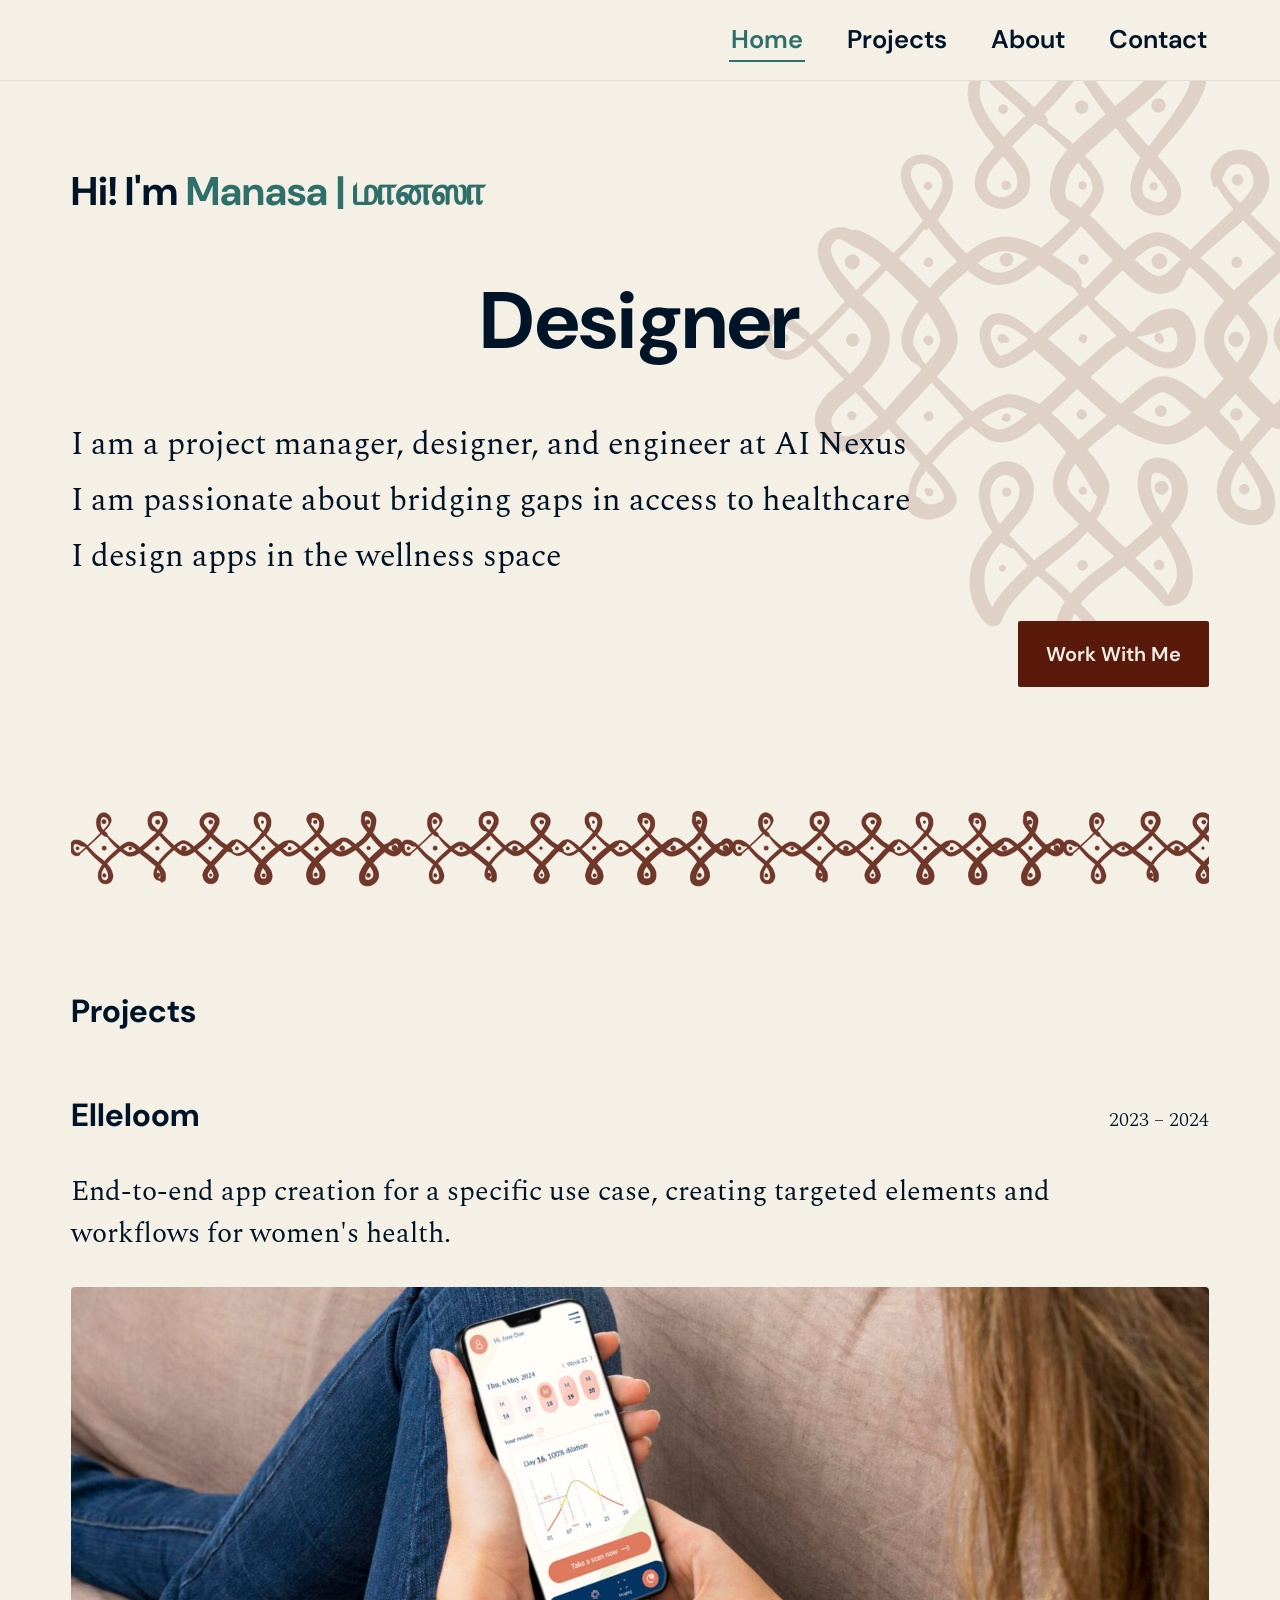
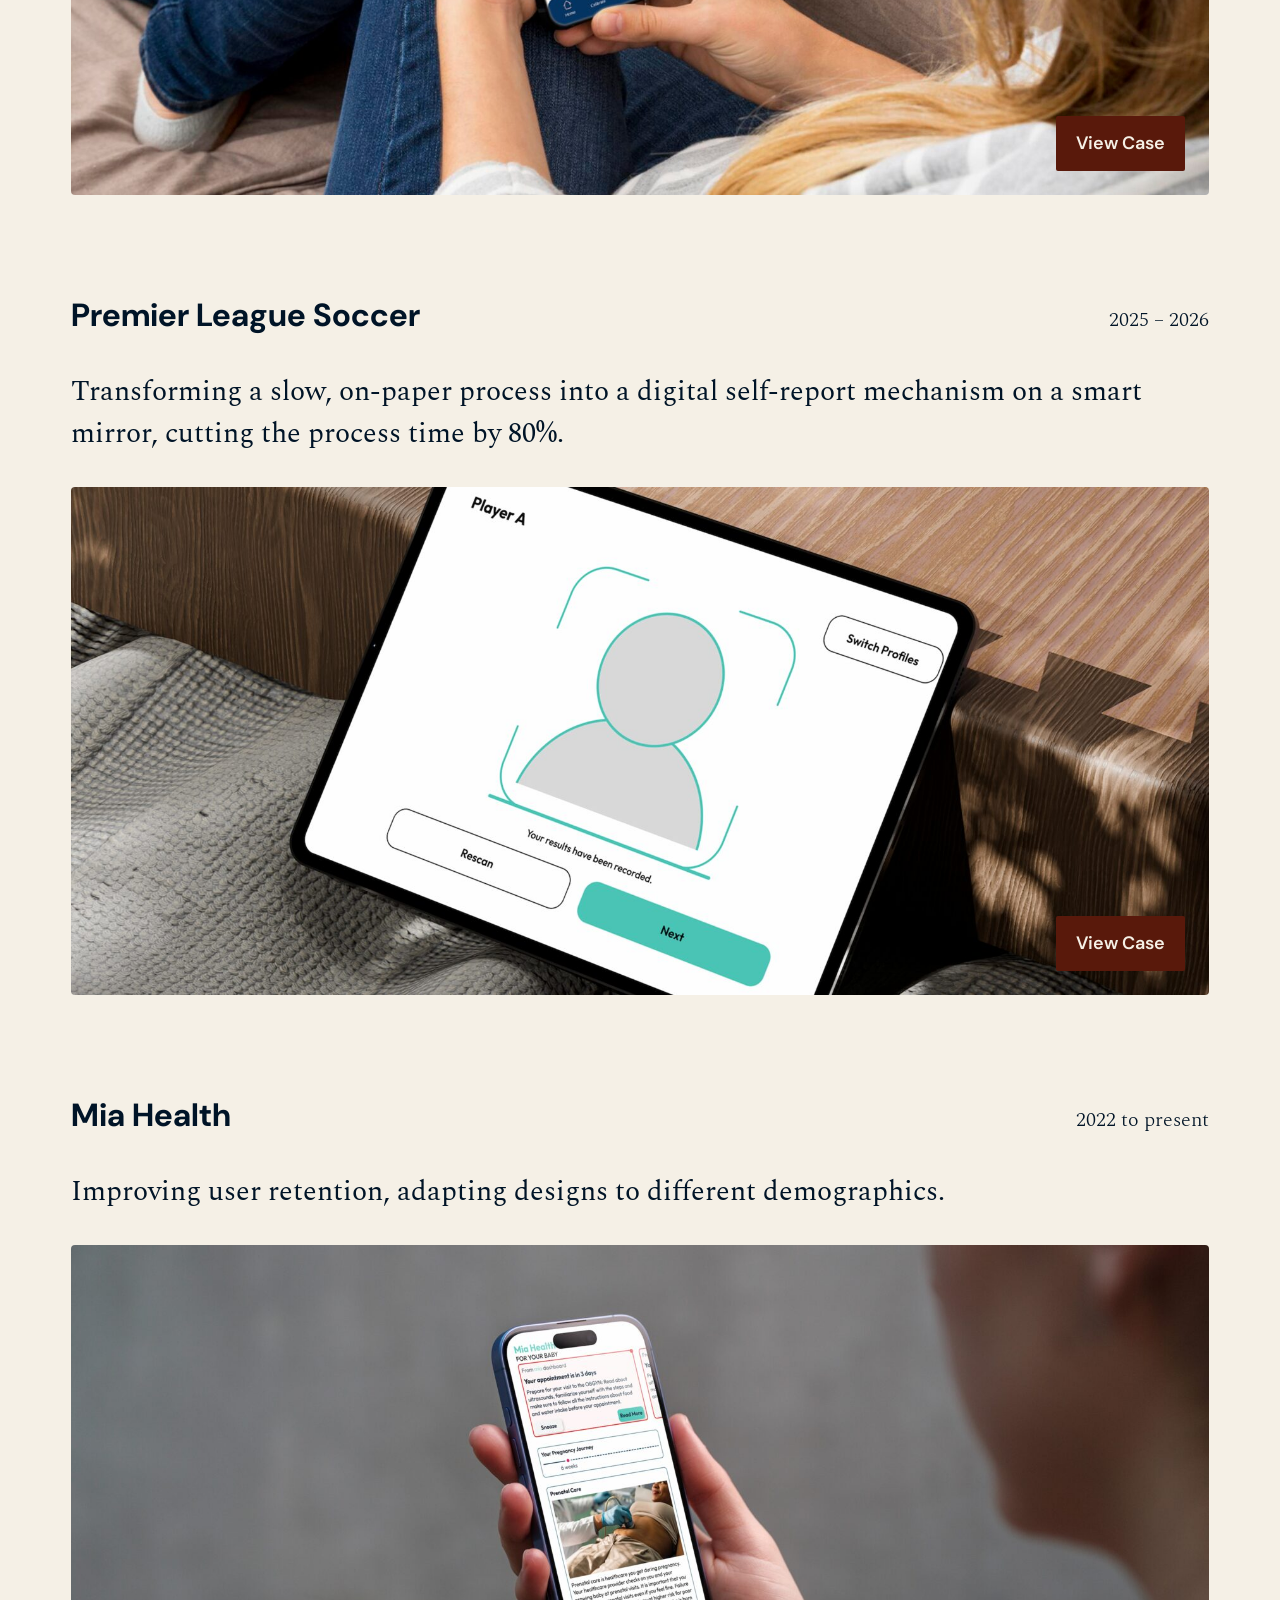
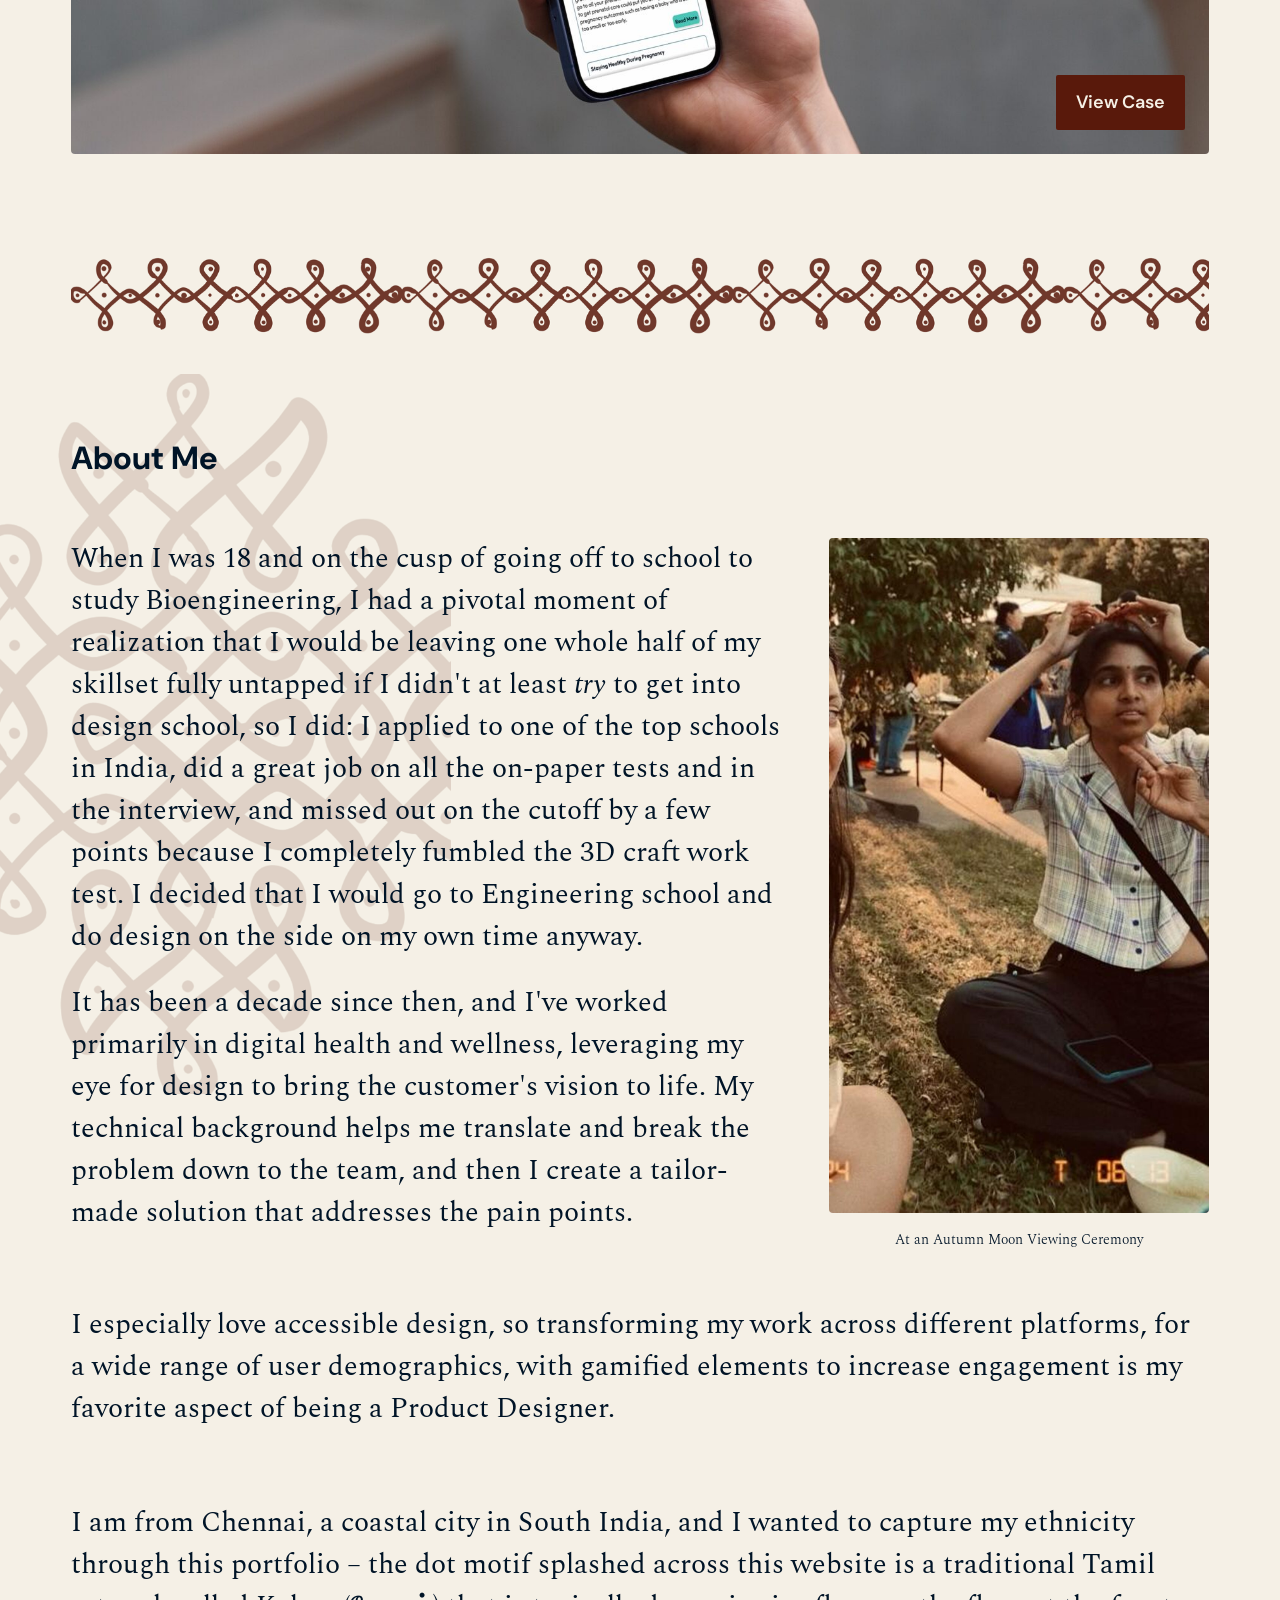
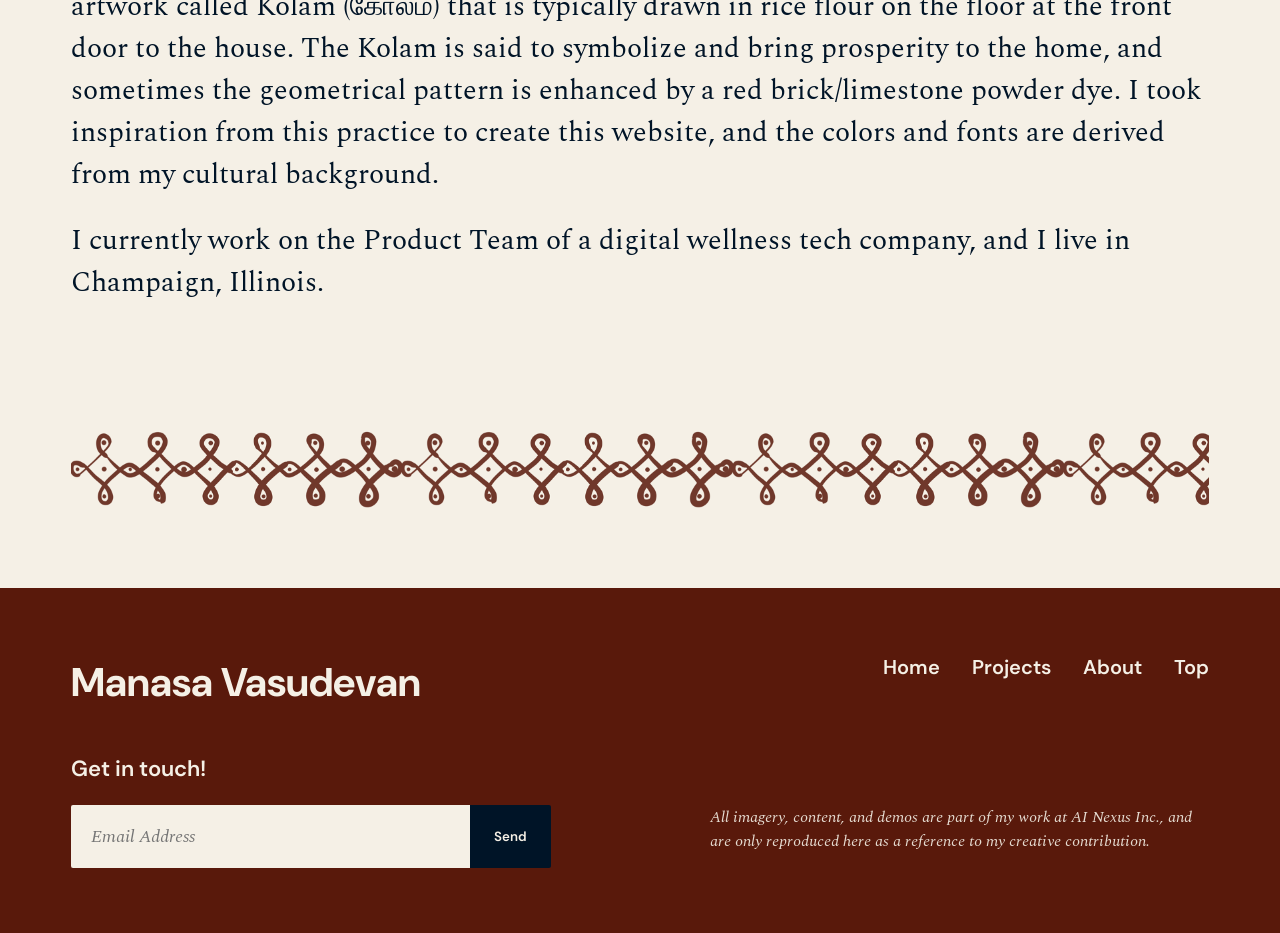
==== commit b7c1c31f: "Homepage: border pattern stays within margins, motifs bleed to page edge, fix text/footer alignment " ====
--- a/index.html
+++ b/index.html
@@ -154,6 +154,7 @@
         </form>
       </div>
       <div>
+        <h3 class="footer-contact-title footer-spacer" aria-hidden="true">Get in touch!</h3>
         <p class="footer-note">All imagery, content, and demos are part of my work at AI Nexus Inc., and are only reproduced here as a reference to my creative contribution.</p>
       </div>
     </div>
--- a/css/style.css
+++ b/css/style.css
@@ -177,12 +177,10 @@
 
 .hero-bg-motif {
   position: absolute;
-  top: 20px;
-  right: 20px;
-  width: 560px;
-  height: 560px;
-  max-width: calc(100% - 40px);  /* stay inside .hero on narrow viewports too */
-  max-height: calc(100% - 40px);
+  top: -60px;
+  right: -80px; /* bleeds off the top-right corner to the true page edge, on purpose — .hero's overflow:hidden clips it cleanly there */
+  width: 640px;
+  height: 640px;
   object-fit: contain; /* the source file is a true square now, but this guards against any future non-square export */
   opacity: 0.14; /* was 0.3 — competed too much with the text sitting on top of it */
   z-index: 0;
@@ -271,10 +269,11 @@
 .kolam-divider {
   height: 80px; /* matches Figma's Border frame (80px tall) */
   margin: 0 0;
+  padding: 0 var(--gutter); /* keep the pattern within the same left/right margin as the rest of the page, not full-bleed */
   background-image: url('../images/kolam-border-tile.png');
-  /* "round" scales the tile so a whole number fit edge-to-edge — repeat-x
-     was slicing a partial tile off at the right end of the bar. */
-  background-repeat: round;
+  background-repeat: repeat-x; /* tiles naturally and cuts off cleanly at the margin, rather than stretching to avoid a cut */
+  background-clip: content-box;   /* ...and don't paint into the margin itself */
+  background-origin: content-box;
   /* "auto" preserves the tile's native aspect ratio (993x240) instead of
      stretching/squashing it into an arbitrary box — fixes the compressed look. */
   background-size: auto 80px;
@@ -392,12 +391,10 @@
 
 .about-bg-motif {
   position: absolute;
-  left: 20px;
+  left: -220px; /* bleeds off the left edge to the true page edge, on purpose — matches Figma, .about's overflow:hidden clips it cleanly there */
   top: 40px;
   width: 720px;
   height: 720px;
-  max-width: calc(100% - 40px);  /* stay inside .about on narrow viewports too — was bleeding off the left edge and getting clipped */
-  max-height: calc(100% - 40px);
   object-fit: contain; /* the source file is a true square now, but this guards against any future non-square export */
   opacity: 0.14; /* was 0.32 — was overpowering the text on top of it */
   z-index: 0;
@@ -418,6 +415,15 @@
 .about-text p {
   font-size: clamp(18px, 2.2vw, 28px);
   margin: 0 0 24px;
+}
+
+/* The floated photo's bottom edge can land mid-paragraph, which forces
+   whatever line is at that height to wrap early against the shrinking
+   float width (short line, ragged, mid-sentence) even though the text
+   below has full width again. Clearing the float before the last
+   paragraph keeps that one always full-width and glitch-free. */
+.about-text p:last-child {
+  clear: both;
 }
 
 .about-text em { font-style: italic; }
@@ -529,6 +535,13 @@
   border-radius: 0 2px 2px 0;
 }
 
+/* Invisible duplicate of .footer-contact-title, used only as a spacer so
+   .footer-note lines up with the form row instead of the "Get in touch!"
+   heading above it. */
+.footer-spacer {
+  visibility: hidden;
+}
+
 .footer-note {
   font-family: var(--font-body);
   font-style: italic;
